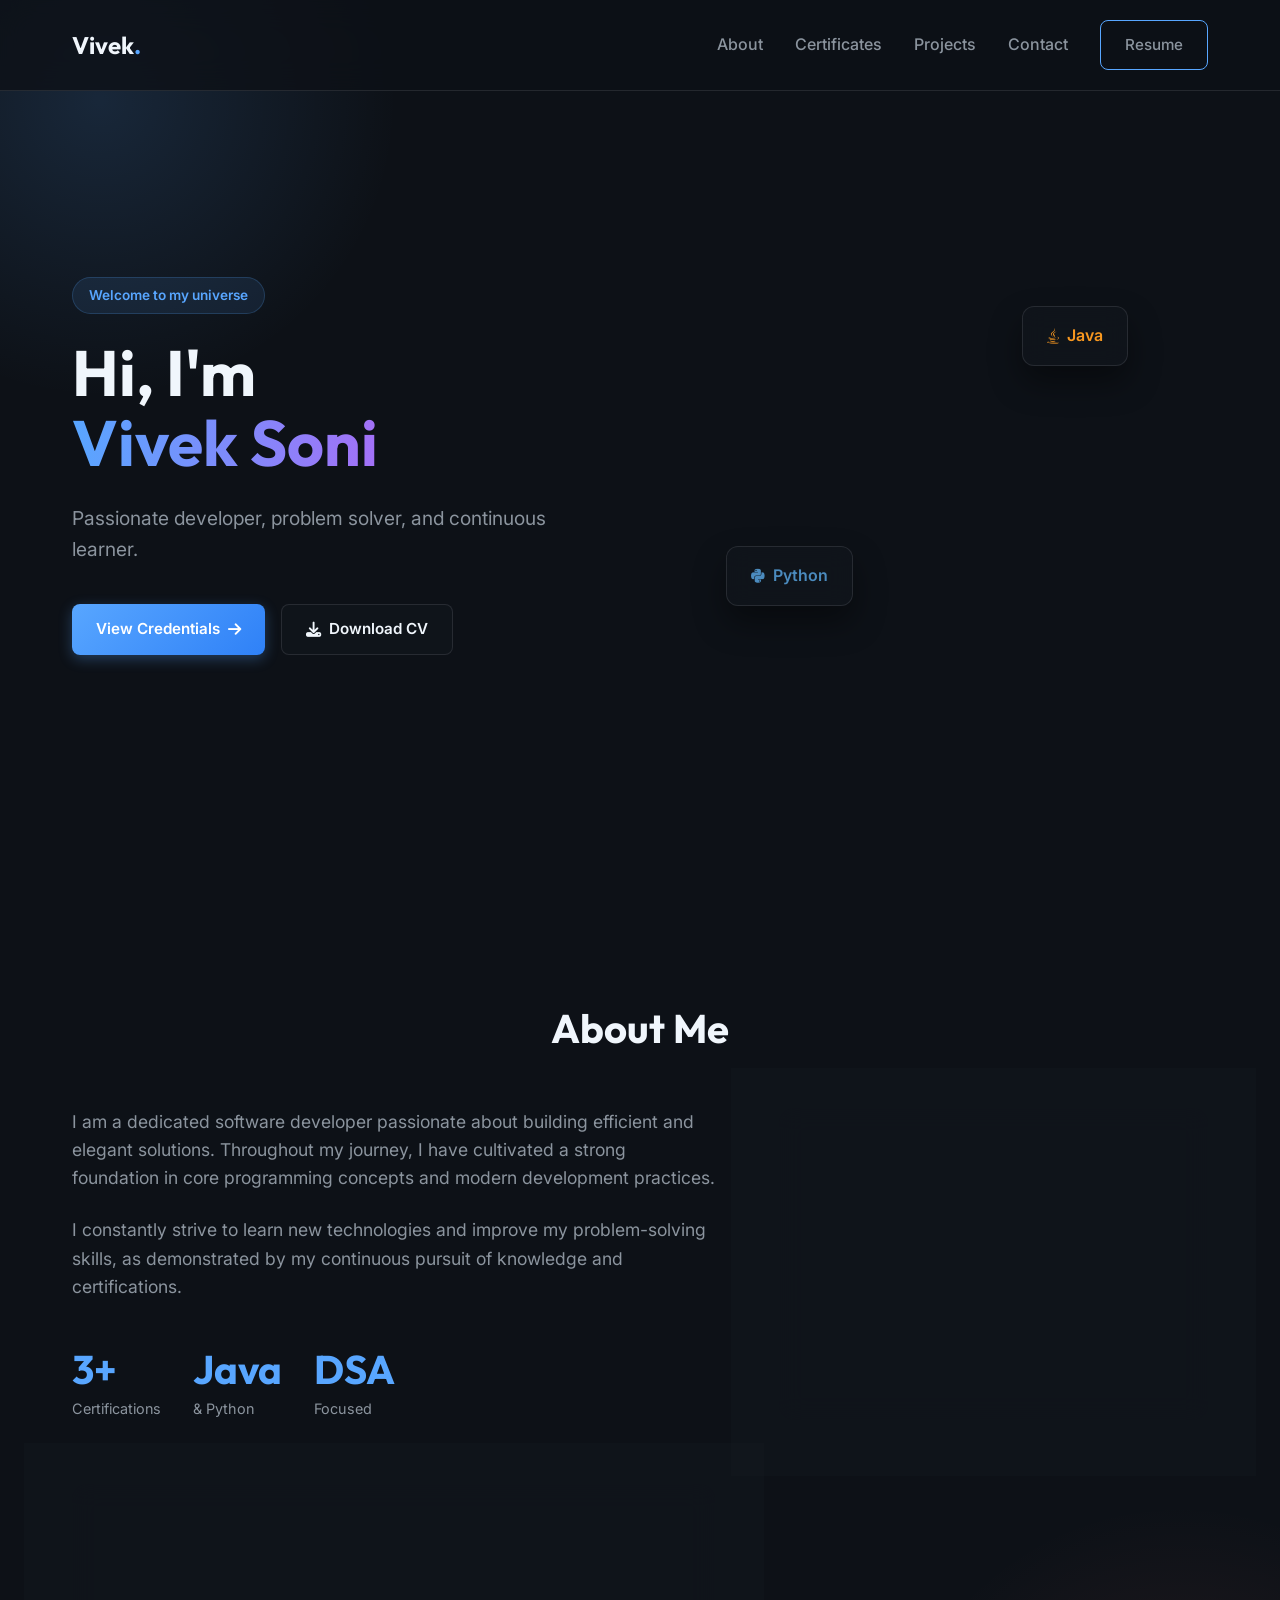
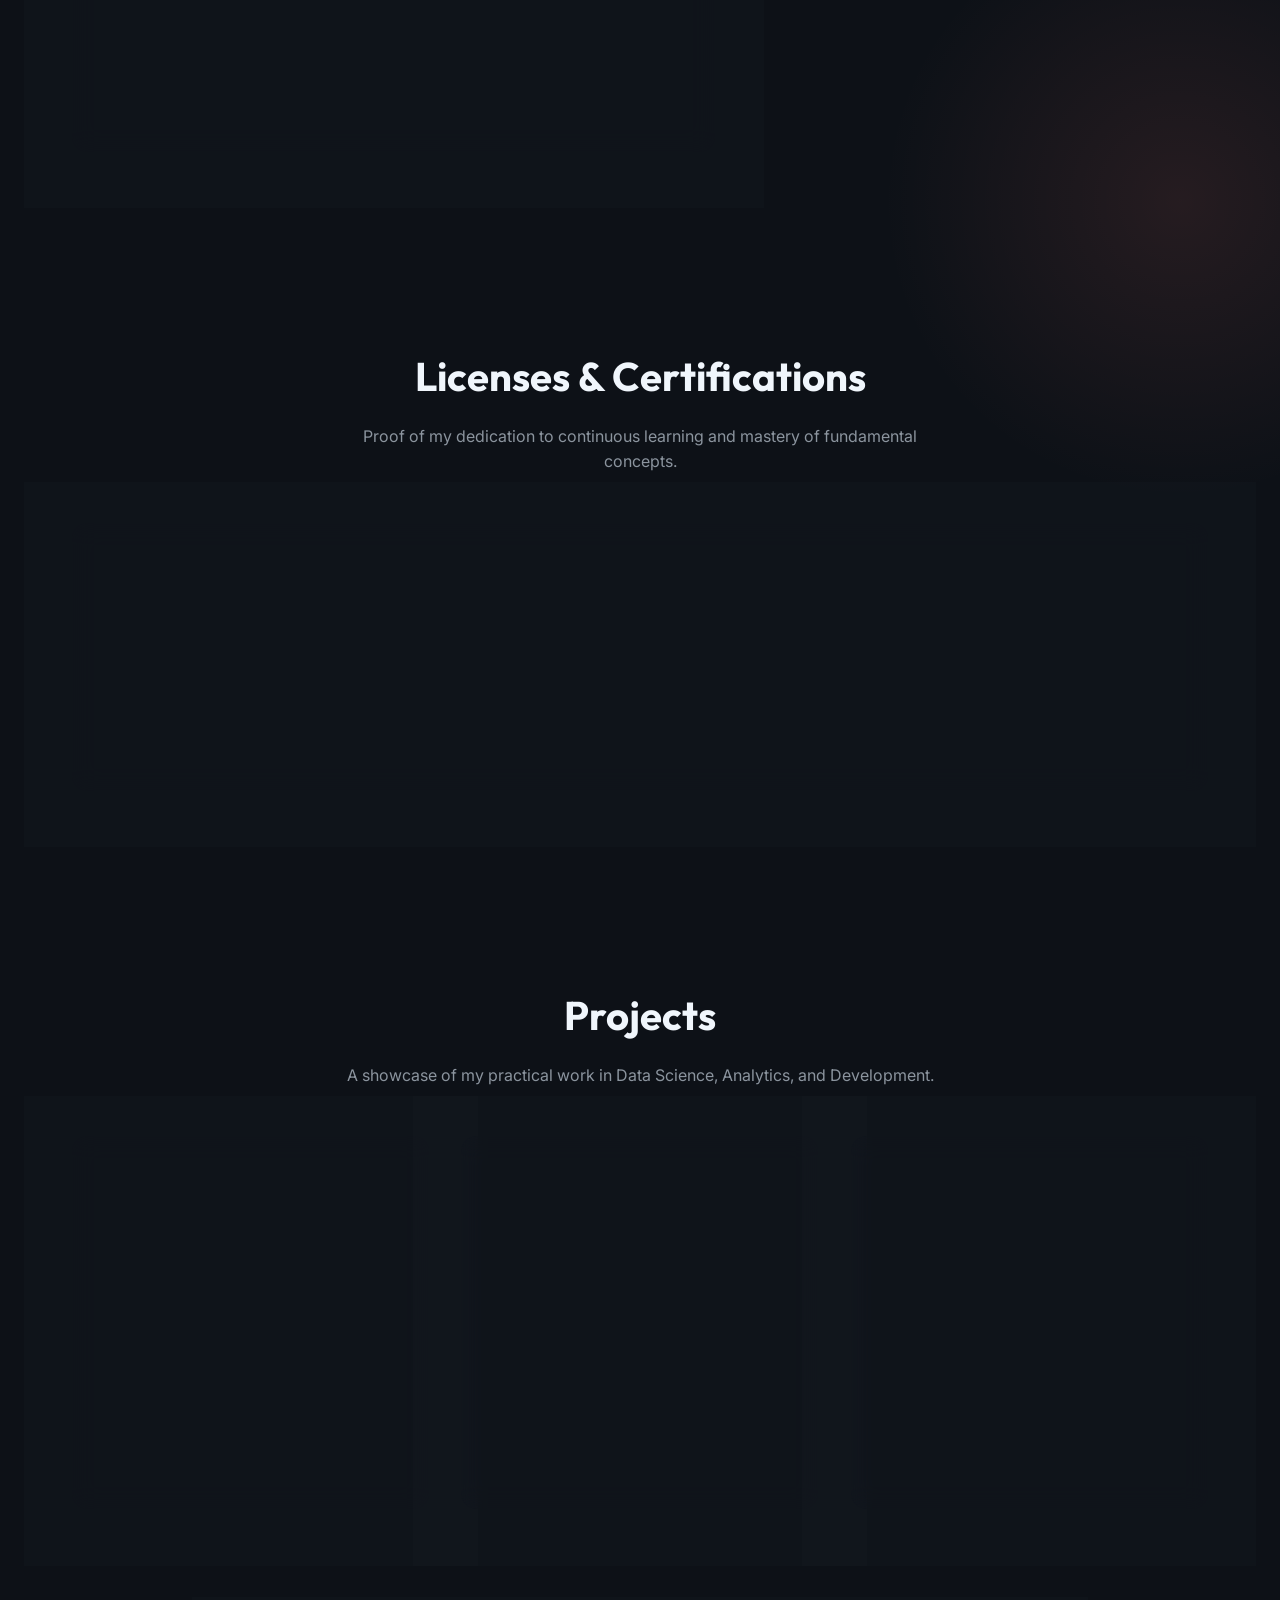
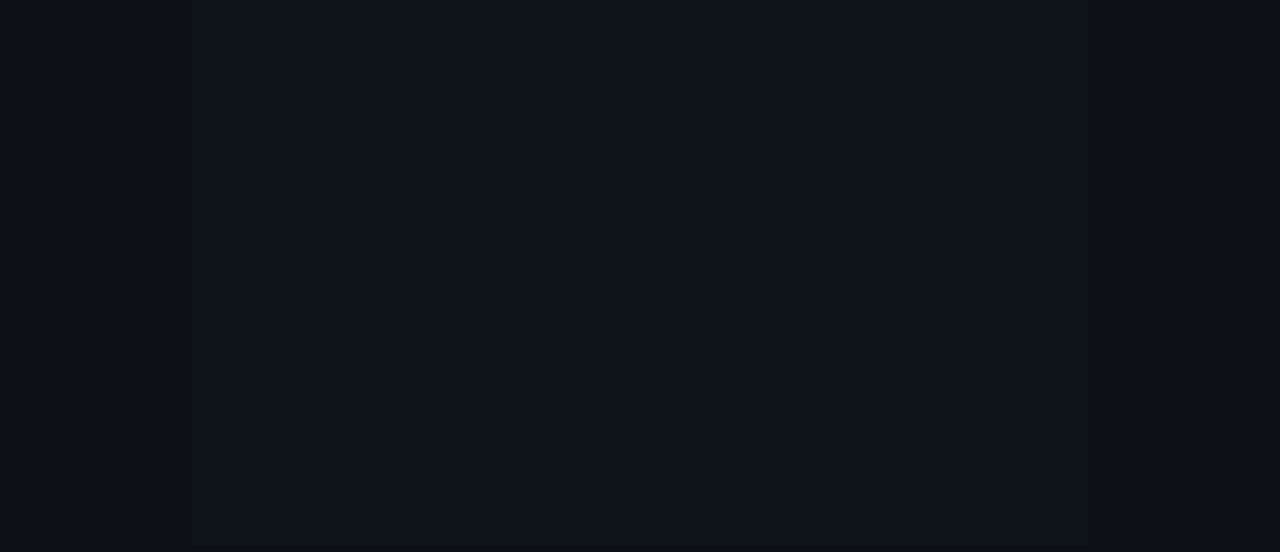
==== index.html @ 754dd3ef "Update index.html" ====
<!DOCTYPE html>
<html lang="en">
<head>
    <meta charset="UTF-8">
    <meta name="viewport" content="width=device-width, initial-scale=1.0">
    <title>Vivek Soni | Portfolio</title>
    <meta name="description" content="Portfolio of Vivek Soni, featuring CV, skills, and certifications in Data Structures, Java, and Python.">

    <link href="https://fonts.googleapis.com/css2?family=Outfit:wght@300;400;600;800&family=Inter:wght@400;500;700&display=swap" rel="stylesheet">
    <link rel="stylesheet" href="styles.css">

    <link rel="stylesheet" href="https://cdnjs.cloudflare.com/ajax/libs/font-awesome/6.4.0/css/all.min.css">
</head>

<body>
    <div class="blob-bg"></div>
    <div class="blob-bg blob-2"></div>

    <!-- Navbar -->
    <nav class="navbar">
        <div class="nav-content">
            <a href="#" class="logo">Vivek<span>.</span></a>
            <ul class="nav-links">
                <li><a href="#about">About</a></li>
                <li><a href="#certificates">Certificates</a></li>
                <li><a href="#projects">Projects</a></li>
                <li><a href="#contact">Contact</a></li>
                <li>
                    <a href="https://drive.google.com/file/d/1c4BUcM_Se4_PhmstJDHEfhWDaWn4vkuh/view?usp=drive_link"
                       class="btn btn-outline" target="_blank">Resume</a>
                </li>
            </ul>
        </div>
    </nav>

    <main>
        <!-- Hero -->
        <section id="hero" class="hero section">
            <div class="hero-content">
                <span class="badge">Welcome to my universe</span>
                <h1 class="hero-title">Hi, I'm <br><span class="gradient-text">Vivek Soni</span></h1>
                <p class="hero-subtitle">Passionate developer, problem solver, and continuous learner.</p>
                <div class="hero-actions">
                    <a href="#certificates" class="btn btn-primary">
                        View Credentials <i class="fa-solid fa-arrow-right"></i>
                    </a>
                    <a href="https://drive.google.com/file/d/1c4BUcM_Se4_PhmstJDHEfhWDaWn4vkuh/view?usp=drive_link"
                       class="btn btn-secondary" target="_blank">
                        <i class="fa-solid fa-download"></i> Download CV
                    </a>
                </div>
            </div>

            <div class="hero-visual">
                <div class="glass-card sub-card sub-card-1">
                    <i class="fa-brands fa-java"></i>
                    <span>Java</span>
                </div>
                <div class="glass-card sub-card sub-card-2">
                    <i class="fa-brands fa-python"></i>
                    <span>Python</span>
                </div>
            </div>
        </section>

        <!-- About -->
        <section id="about" class="about section glass-section">
            <h2 class="section-title">About Me</h2>
            <div class="about-grid">
                <div class="about-text">
                    <p>
                        I am a dedicated software developer passionate about building efficient and elegant
                        solutions. Throughout my journey, I have cultivated a strong foundation in core
                        programming concepts and modern development practices.
                    </p>
                    <p>
                        I constantly strive to learn new technologies and improve my problem-solving skills,
                        as demonstrated by my continuous pursuit of knowledge and certifications.
                    </p>

                    <div class="stats-row">
                        <div class="stat-box">
                            <span class="stat-num">3+</span>
                            <span class="stat-text">Certifications</span>
                        </div>
                        <div class="stat-box">
                            <span class="stat-num">Java</span>
                            <span class="stat-text">& Python</span>
                        </div>
                        <div class="stat-box">
                            <span class="stat-num">DSA</span>
                            <span class="stat-text">Focused</span>
                        </div>
                    </div>
                </div>
                <div class="cert-card glass-panel">
                    <div class="cert-icon java-icon">
                        <i class="fa-brands fa-java"></i>
                    </div>
                    <div class="cert-content">
                        <h3>Java Programming</h3>
                        <p>Proficiency in Object-Oriented Programming and Java ecosystem.</p>
                        <a href="https://drive.google.com/file/d/1MnoPbCipFjSv0okm74OE_BWWVXDzz1WQ/view?usp=drive_link"
                           target="_blank" class="cert-link">
                           View Certificate <i class="fa-solid fa-arrow-up-right-from-square"></i>
                        </a>
                    </div>
                </div>

                <div class="cert-card glass-panel">
                    <div class="cert-icon generic-icon">
                        <i class="fa-solid fa-award"></i>
                    </div>
                    <div class="cert-content">
                        <h3>GEN AI NASSCOM</h3>
                        <p>Additional professional achievement and recognition.</p>
                        <a href="https://drive.google.com/file/d/1pYCbksEHd1kxPZ4gXcu5WJe_KGpu_blG/view?usp=drive_link"
                           target="_blank" class="cert-link">
                           View Certificate <i class="fa-solid fa-arrow-up-right-from-square"></i>
                        </a>
                    </div>
                </div>
            </div>
                
            </div>
        </section>

        <!-- Certificates -->
        <section id="certificates" class="certificates section">
            <h2 class="section-title">Licenses & Certifications</h2>
            <p class="section-desc">
                Proof of my dedication to continuous learning and mastery of fundamental concepts.
            </p>

            <div class="cert-grid">
                <div class="cert-card glass-panel">
                    <div class="cert-icon">
                        <i class="fa-solid fa-diagram-project"></i>
                    </div>
                    <div class="cert-content">
                        <h3>Data Structures & Algorithms</h3>
                        <p>Comprehensive understanding of core computing concepts.</p>
                        <a href="https://drive.google.com/file/d/1p-OoB-Yyrc7TNc2hFLHuTJRO7Z-vUJj6/view?usp=drive_link"
                           target="_blank" class="cert-link">
                           View Certificate
                        </a>
                    </div>
                </div>
            </div>
        </section>

        <!-- Projects -->
        <section id="projects" class="certificates section">
            <h2 class="section-title">Projects</h2>
            <p class="section-desc">
                A showcase of my practical work in Data Science, Analytics, and Development.
            </p>

            <div class="cert-grid">

                <div class="cert-card glass-panel">
                    <div class="cert-icon">
                        <i class="fa-solid fa-user-graduate"></i>
                    </div>
                    <div class="cert-content">
                        <h3>Student Performance Predictor</h3>
                        <p>
                            A predictive system that analyzes student data like grades, attendance,
                            and study hours to forecast performance.
                        </p>
                        <a href="YOUR_LINK_HERE" target="_blank" class="cert-link">
                            View Project
                        </a>
                    </div>
                </div>

                <div class="cert-card glass-panel">
                    <div class="cert-icon">
                        <i class="fa-solid fa-plane"></i>
                    </div>
                    <div class="cert-content">
                        <h3>Airline Satisfaction Dashboard</h3>
                        <p>
                            An interactive dashboard analyzing passenger satisfaction based on
                            various factors like service quality and delays.
                        </p>
                        <a href="YOUR_LINK_HERE" target="_blank" class="cert-link">
                            View Project
                        </a>
                    </div>
                </div>

                <div class="cert-card glass-panel">
                    <div class="cert-icon">
                        <i class="fa-solid fa-car-battery"></i>
                    </div>
                    <div class="cert-content">
                        <h3>Electric Vehicle Population</h3>
                        <p>
                            Data analysis project exploring EV adoption trends and growth patterns.
                        </p>
                        <a href="YOUR_LINK_HERE" target="_blank" class="cert-link">
                            View Project
                        </a>
                    </div>
                </div>

            </div>
        </section>

    </main>

    <footer id="contact">
        <div class="footer-content glass-panel">
            <h2>Let's connect</h2>
            <p>
                I'm always open to discussing new projects or opportunities.
            </p>

            <div class="contact-info">
                <p><i class="fa-solid fa-phone"></i> +91 6376731448</p>
                <p><i class="fa-solid fa-envelope"></i> viveksoni8663@gmail.com</p>
            </div>

            <div class="social-links">
                <a href="https://github.com/Viveksoni86" target="_blank">
                    <i class="fa-brands fa-github"></i>
                </a>
                <a href="https://www.linkedin.com/in/VivekSoni17" target="_blank">
                    <i class="fa-brands fa-linkedin"></i>
                </a>
            </div>

            <p class="copyright">
                &copy; <span id="year"></span> Vivek Soni
            </p>
        </div>
    </footer>

    <script>
        document.getElementById('year').textContent = new Date().getFullYear();
    </script>
</body>
</html>
---- styles.css ----
:root {
    --bg-color: #0d1117;
    --text-main: #f0f6fc;
    --text-muted: #8b949e;
    --accent-primary: #58a6ff;
    --accent-secondary: #ff7b72;
    --glass-bg: rgba(22, 27, 34, 0.4);
    --glass-border: rgba(240, 246, 252, 0.1);
    --glass-shadow: 0 8px 32px 0 rgba(0, 0, 0, 0.3);
    
    --font-heading: 'Outfit', sans-serif;
    --font-body: 'Inter', sans-serif;
}

* {
    margin: 0;
    padding: 0;
    box-sizing: border-box;
}

html {
    scroll-behavior: smooth;
}

body {
    background-color: var(--bg-color);
    color: var(--text-main);
    font-family: var(--font-body);
    line-height: 1.6;
    overflow-x: hidden;
    position: relative;
}

/* Background Blobs */
.blob-bg {
    position: absolute;
    width: 600px;
    height: 600px;
    background: radial-gradient(circle, rgba(88,166,255,0.15) 0%, rgba(13,17,23,0) 70%);
    top: -200px;
    left: -200px;
    border-radius: 50%;
    z-index: -1;
    animation: float 10s ease-in-out infinite;
}

.blob-2 {
    background: radial-gradient(circle, rgba(255,123,114,0.1) 0%, rgba(13,17,23,0) 70%);
    top: 40%;
    right: -200px;
    left: auto;
    animation: float 12s ease-in-out infinite reverse;
}

@keyframes float {
    0% { transform: translate(0, 0); }
    50% { transform: translate(30px, 30px); }
    100% { transform: translate(0, 0); }
}

/* Typography */
h1, h2, h3, .logo {
    font-family: var(--font-heading);
    font-weight: 700;
}

.gradient-text {
    background: linear-gradient(90deg, var(--accent-primary), #a371f7);
    -webkit-background-clip: text;
    -webkit-text-fill-color: transparent;
    background-clip: text;
}

/* Base Components */
.btn {
    display: inline-flex;
    align-items: center;
    gap: 0.5rem;
    padding: 0.75rem 1.5rem;
    border-radius: 8px;
    font-weight: 600;
    text-decoration: none;
    transition: all 0.3s cubic-bezier(0.25, 0.8, 0.25, 1);
    font-family: var(--font-body);
    font-size: 0.95rem;
    cursor: pointer;
    border: none;
}

.btn-primary {
    background: linear-gradient(135deg, var(--accent-primary), #2f81f7);
    color: #fff;
    box-shadow: 0 4px 14px rgba(88, 166, 255, 0.3);
}

.btn-primary:hover {
    transform: translateY(-2px);
    box-shadow: 0 6px 20px rgba(88, 166, 255, 0.4);
}

.btn-secondary {
    background: var(--glass-bg);
    color: var(--text-main);
    border: 1px solid var(--glass-border);
}

.btn-secondary:hover {
    background: rgba(22, 27, 34, 0.8);
    transform: translateY(-2px);
}

.btn-outline {
    border: 1px solid var(--accent-primary);
    color: var(--accent-primary);
    background: transparent;
}

.btn-outline:hover {
    background: var(--accent-primary);
    color: #0d1117;
}

.full-width {
    width: 100%;
    justify-content: center;
}

.glass-panel {
    background: var(--glass-bg);
    backdrop-filter: blur(12px);
    -webkit-backdrop-filter: blur(12px);
    border: 1px solid var(--glass-border);
    border-radius: 16px;
    box-shadow: var(--glass-shadow);
}

.section {
    padding: 6rem 2rem;
    max-width: 1200px;
    margin: 0 auto;
}

.section-title {
    font-size: 2.5rem;
    margin-bottom: 1rem;
    text-align: center;
}

.section-desc {
    text-align: center;
    color: var(--text-muted);
    max-width: 600px;
    margin: 0 auto 3rem auto;
}

/* Navbar */
.navbar {
    position: fixed;
    top: 0;
    width: 100%;
    background: rgba(13, 17, 23, 0.8);
    backdrop-filter: blur(16px);
    z-index: 1000;
    border-bottom: 1px solid var(--glass-border);
}

.nav-content {
    max-width: 1200px;
    margin: 0 auto;
    padding: 1.25rem 2rem;
    display: flex;
    justify-content: space-between;
    align-items: center;
}

.logo {
    font-size: 1.5rem;
    color: var(--text-main);
    text-decoration: none;
}

.logo span {
    color: var(--accent-primary);
}

.nav-links {
    display: flex;
    gap: 2rem;
    list-style: none;
    align-items: center;
}

.nav-links a {
    color: var(--text-muted);
    text-decoration: none;
    font-weight: 500;
    transition: color 0.3s;
}

.nav-links a:hover {
    color: var(--text-main);
}

/* Hero Section */
.hero {
    min-height: 100vh;
    display: flex;
    align-items: center;
    gap: 4rem;
    padding-top: 8rem;
}

.hero-content {
    flex: 1;
}

.badge {
    display: inline-block;
    padding: 0.4rem 1rem;
    background: rgba(88, 166, 255, 0.1);
    color: var(--accent-primary);
    border-radius: 20px;
    font-size: 0.85rem;
    font-weight: 600;
    margin-bottom: 1.5rem;
    border: 1px solid rgba(88, 166, 255, 0.2);
}

.hero-title {
    font-size: clamp(3rem, 5vw, 4.5rem);
    line-height: 1.1;
    margin-bottom: 1.5rem;
}

.hero-subtitle {
    font-size: 1.2rem;
    color: var(--text-muted);
    margin-bottom: 2.5rem;
    max-width: 500px;
}

.hero-actions {
    display: flex;
    gap: 1rem;
}

.hero-visual {
    flex: 1;
    position: relative;
    height: 400px;
    display: flex;
    justify-content: center;
    align-items: center;
}

.glass-card {
    background: var(--glass-bg);
    backdrop-filter: blur(12px);
    border: 1px solid var(--glass-border);
    border-radius: 24px;
    box-shadow: 0 16px 32px rgba(0,0,0,0.4);
    display: flex;
    align-items: center;
    justify-content: center;
    transition: transform 0.5s cubic-bezier(0.175, 0.885, 0.32, 1.275);
}

.main-card {
    width: 280px;
    height: 320px;
    z-index: 2;
    background: linear-gradient(135deg, rgba(30, 35, 45, 0.6) 0%, rgba(20, 25, 30, 0.8) 100%);
    border: 1px solid rgba(255, 255, 255, 0.05);
}

.main-card:hover {
    transform: translateY(-10px) scale(1.02);
}

.card-inner {
    text-align: center;
}

.icon-large {
    font-size: 4rem;
    color: var(--accent-primary);
    margin-bottom: 1rem;
    filter: drop-shadow(0 0 10px rgba(88,166,255,0.4));
}

.sub-card {
    position: absolute;
    padding: 1rem 1.5rem;
    border-radius: 12px;
    z-index: 1;
    gap: 0.5rem;
    font-weight: 600;
}

.sub-card-1 {
    top: 10%;
    right: 15%;
    color: #f89820; /* Java Color */
    animation: float 8s ease-in-out infinite 1s;
}

.sub-card-2 {
    bottom: 15%;
    left: 10%;
    color: #4B8BBE; /* Python Color */
    animation: float 9s ease-in-out infinite 0.5s;
}

/* About Section */
.about-grid {
    display: grid;
    grid-template-columns: 1fr;
    gap: 4rem;
    margin-top: 3rem;
}

@media(min-width: 900px) {
    .about-grid {
        grid-template-columns: 3fr 2fr;
    }
}

.about-text p {
    margin-bottom: 1.5rem;
    font-size: 1.1rem;
    color: var(--text-muted);
}

.stats-row {
    display: flex;
    gap: 2rem;
    margin-top: 3rem;
}

.stat-box {
    display: flex;
    flex-direction: column;
}

.stat-num {
    font-size: 2.5rem;
    font-weight: 700;
    font-family: var(--font-heading);
    color: var(--accent-primary);
    line-height: 1;
}

.stat-text {
    color: var(--text-muted);
    font-size: 0.9rem;
    margin-top: 0.5rem;
}

.cv-card {
    padding: 2rem;
    display: flex;
    flex-direction: column;
    gap: 1.5rem;
    transition: transform 0.3s ease;
}

.cv-card:hover {
    transform: translateY(-5px);
}

.cv-header {
    display: flex;
    align-items: center;
    gap: 1.5rem;
}

.cv-header i {
    font-size: 3rem;
    color: var(--accent-secondary);
}

.cv-header h3 {
    margin-bottom: 0.25rem;
}

.cv-header span {
    font-size: 0.85rem;
    color: var(--text-muted);
}

/* Certificates Grid */
.cert-grid {
    display: grid;
    grid-template-columns: repeat(auto-fit, minmax(280px, 1fr));
    gap: 2rem;
    margin-top: 3rem;
}

.cert-card {
    padding: 2rem;
    display: flex;
    flex-direction: column;
    transition: all 0.4s cubic-bezier(0.175, 0.885, 0.32, 1.275);
    position: relative;
    overflow: hidden;
}

.cert-card::before {
    content: '';
    position: absolute;
    top: 0;
    left: 0;
    width: 100%;
    height: 4px;
    background: linear-gradient(90deg, var(--accent-primary), transparent);
    transform: scaleX(0);
    transform-origin: left;
    transition: transform 0.4s ease;
}

.cert-card:hover {
    transform: translateY(-10px);
    box-shadow: 0 15px 30px rgba(0,0,0,0.5);
    background: rgba(30, 35, 45, 0.7);
}

.cert-card:hover::before {
    transform: scaleX(1);
}

.cert-icon {
    width: 60px;
    height: 60px;
    border-radius: 12px;
    background: rgba(88, 166, 255, 0.1);
    display: flex;
    align-items: center;
    justify-content: center;
    font-size: 1.8rem;
    color: var(--accent-primary);
    margin-bottom: 1.5rem;
}

.java-icon { color: #f89820; background: rgba(248, 152, 32, 0.1); }
.python-icon { color: #4B8BBE; background: rgba(75, 139, 190, 0.1); }
.generic-icon { color: #a371f7; background: rgba(163, 113, 247, 0.1); }

.cert-content h3 {
    font-size: 1.25rem;
    margin-bottom: 0.75rem;
}

.cert-content p {
    color: var(--text-muted);
    font-size: 0.95rem;
    margin-bottom: 1.5rem;
    flex-grow: 1;
}

.cert-link {
    color: var(--accent-primary);
    text-decoration: none;
    font-size: 0.9rem;
    font-weight: 600;
    display: inline-flex;
    align-items: center;
    gap: 0.5rem;
    transition: color 0.3s;
    margin-top: auto;
}

.cert-link:hover {
    color: #fff;
}

/* Footer */
footer {
    padding: 2rem;
    padding-bottom: 4rem;
}

.footer-content {
    max-width: 800px;
    margin: 0 auto;
    padding: 3rem;
    text-align: center;
    display: flex;
    flex-direction: column;
    align-items: center;
    gap: 1.5rem;
}

.footer-content h2 {
    font-size: 2rem;
}

.footer-content p {
    color: var(--text-muted);
}

.social-links {
    display: flex;
    gap: 1rem;
}

.social-icon {
    width: 45px;
    height: 45px;
    border-radius: 50%;
    background: rgba(255, 255, 255, 0.05);
    display: flex;
    align-items: center;
    justify-content: center;
    color: var(--text-main);
    text-decoration: none;
    font-size: 1.2rem;
    transition: all 0.3s ease;
}

.social-icon:hover {
    background: var(--accent-primary);
    color: #fff;
    transform: translateY(-3px);
}

.copyright {
    margin-top: 1rem;
    font-size: 0.85rem;
    opacity: 0.7;
}

/* Responsive */
@media(max-width: 768px) {
    .hero {
        flex-direction: column-reverse;
        padding-top: 6rem;
        text-align: center;
        gap: 2rem;
    }
    
    .hero-actions {
        justify-content: center;
    }
    
    .nav-links {
        display: none; /* In a real app, add a hamburger menu */
    }
    
    .section {
        padding: 4rem 1.5rem;
    }
    
    .hero-title {
        font-size: 2.8rem;
    }
}
.contact-info {
    margin: 1.2rem 0;
    line-height: 2;
    font-size: 1rem;
}

.contact-info p {
    margin: 0.3rem 0;
}

.contact-info a {
    color: var(--text-main);
    text-decoration: none;
}

.contact-info a:hover {
    color: var(--accent-primary);
}

.contact-info i {
    color: var(--accent-primary);
    margin-right: 0.6rem;
    width: 20px;
}
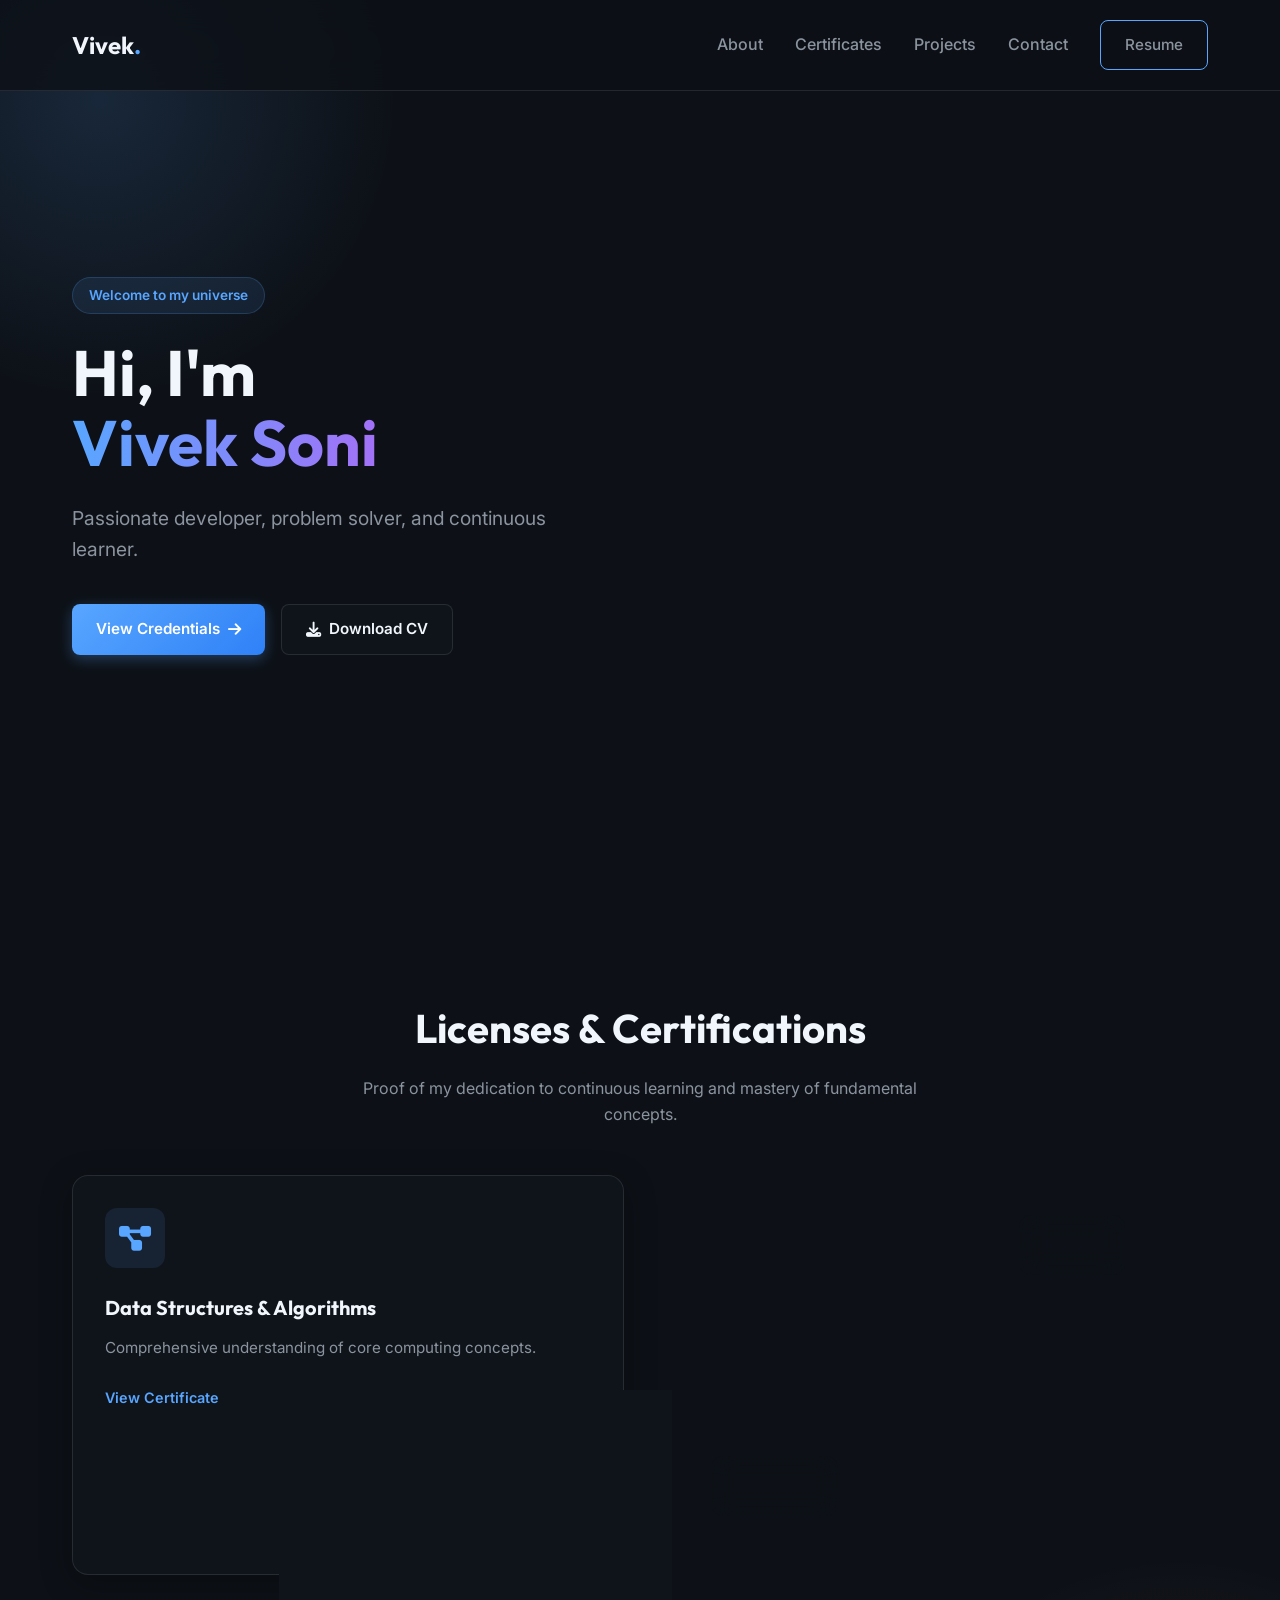
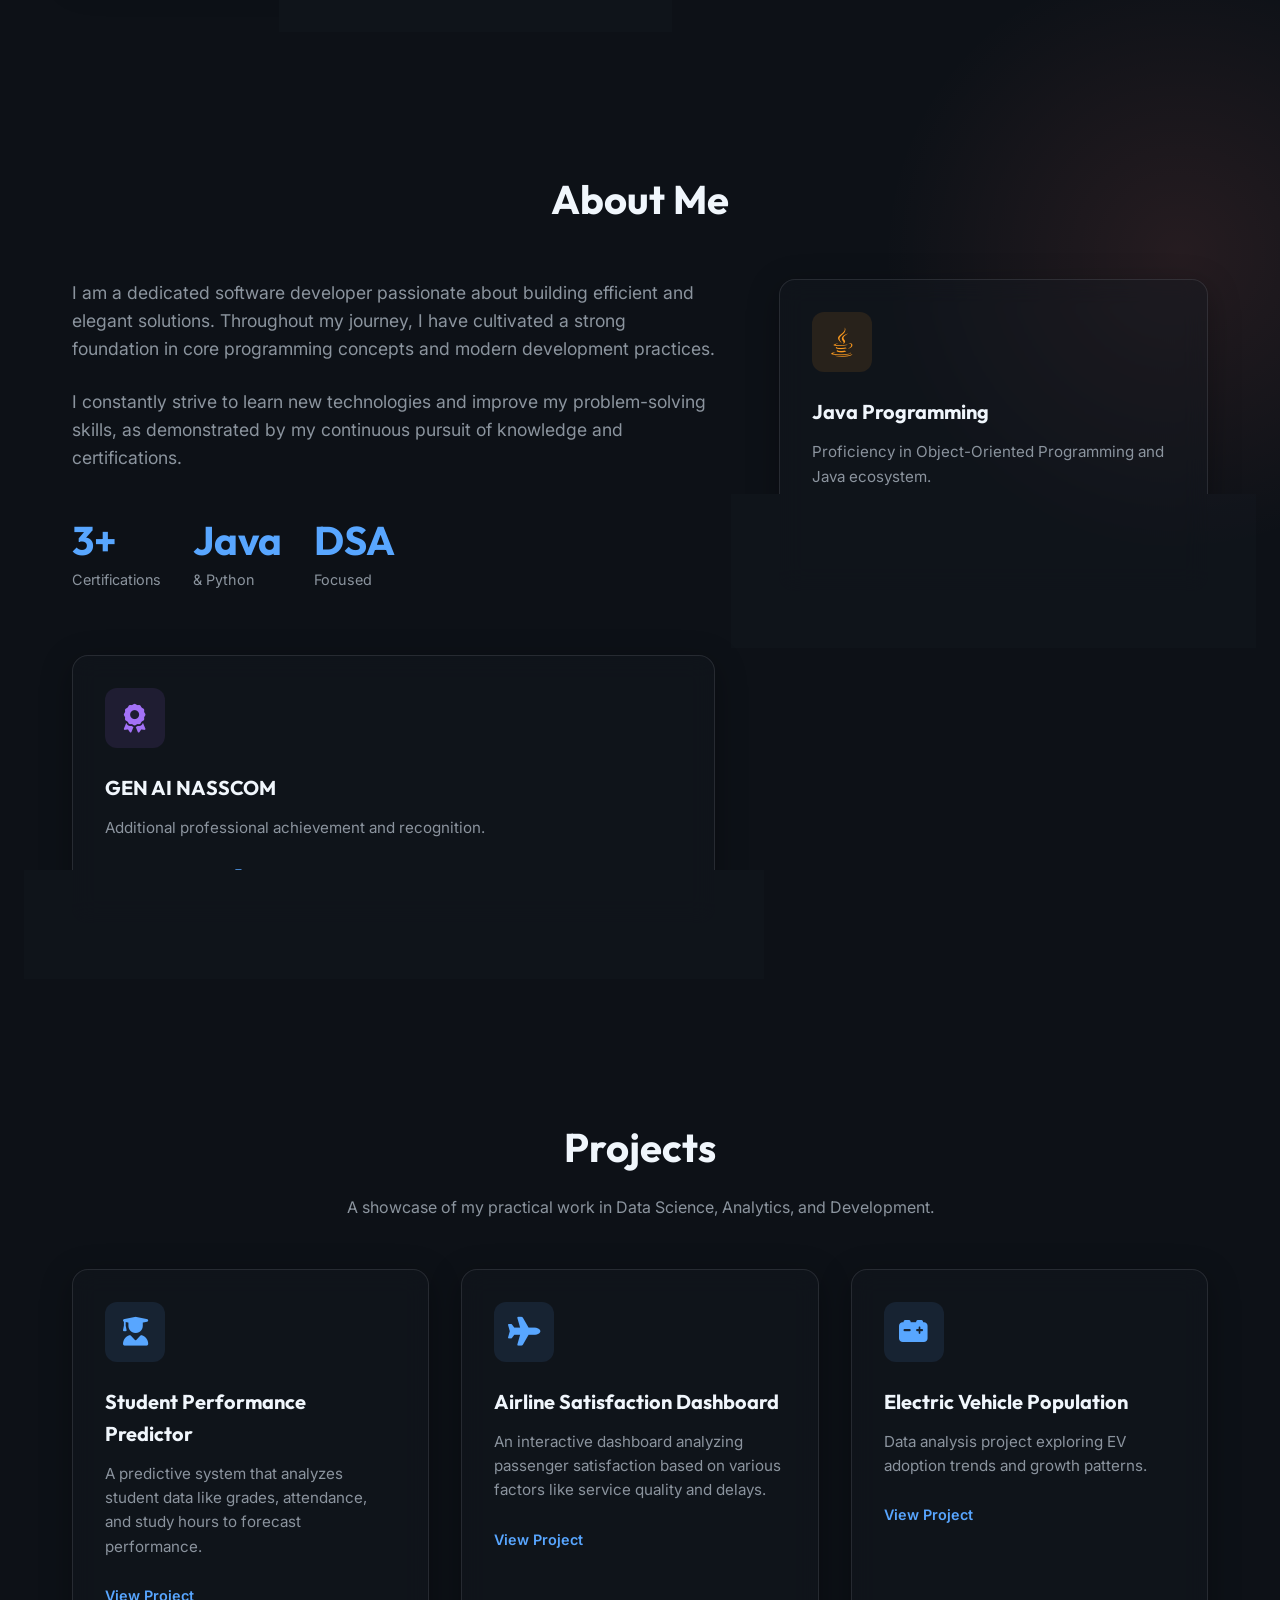
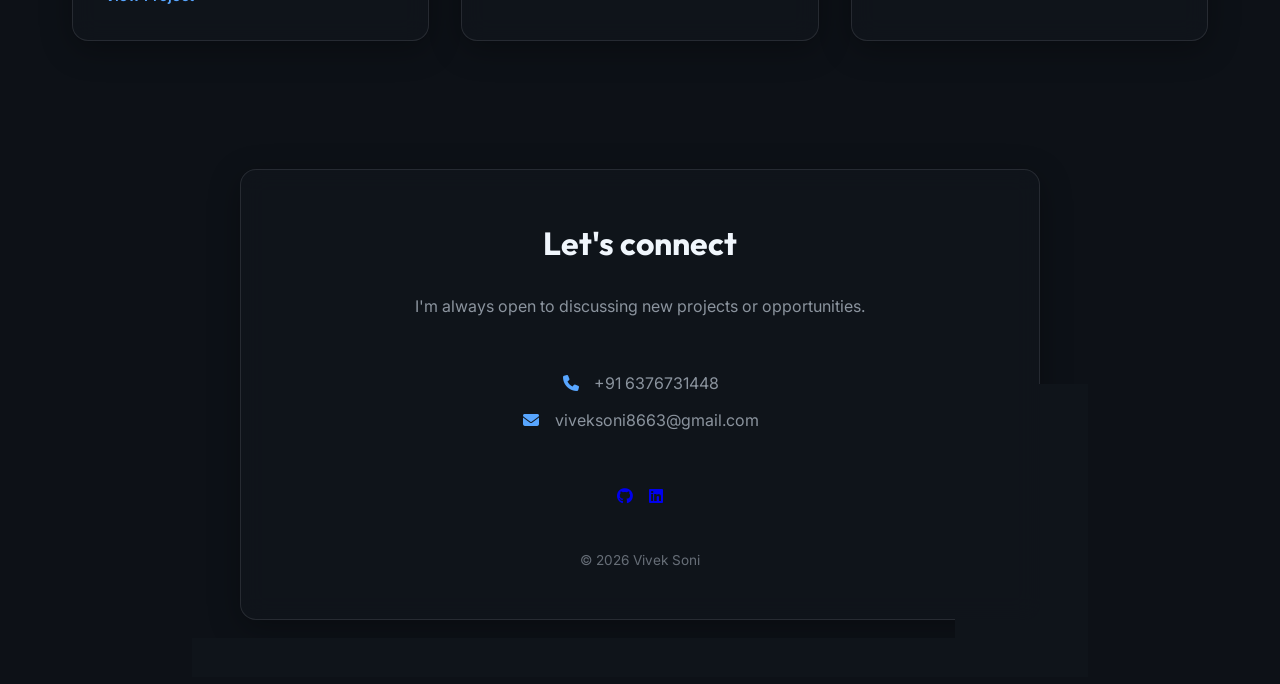
==== commit 73bd1cf4: "Update index.html" ====
--- a/index.html
+++ b/index.html
@@ -51,7 +51,33 @@
                 </div>
             </div>
 
-            <div class="hero-visual">
+           
+                
+            </div>
+        </section>
+
+        <!-- Certificates -->
+        <section id="certificates" class="certificates section">
+            <h2 class="section-title">Licenses & Certifications</h2>
+            <p class="section-desc">
+                Proof of my dedication to continuous learning and mastery of fundamental concepts.
+            </p>
+
+            <div class="cert-grid">
+                <div class="cert-card glass-panel">
+                    <div class="cert-icon">
+                        <i class="fa-solid fa-diagram-project"></i>
+                    </div>
+                    <div class="cert-content">
+                        <h3>Data Structures & Algorithms</h3>
+                        <p>Comprehensive understanding of core computing concepts.</p>
+                        <a href="https://drive.google.com/file/d/1p-OoB-Yyrc7TNc2hFLHuTJRO7Z-vUJj6/view?usp=drive_link"
+                           target="_blank" class="cert-link">
+                           View Certificate
+                        </a>
+                    </div>
+                </div>
+                 <div class="hero-visual">
                 <div class="glass-card sub-card sub-card-1">
                     <i class="fa-brands fa-java"></i>
                     <span>Java</span>
@@ -121,31 +147,6 @@
                     </div>
                 </div>
             </div>
-                
-            </div>
-        </section>
-
-        <!-- Certificates -->
-        <section id="certificates" class="certificates section">
-            <h2 class="section-title">Licenses & Certifications</h2>
-            <p class="section-desc">
-                Proof of my dedication to continuous learning and mastery of fundamental concepts.
-            </p>
-
-            <div class="cert-grid">
-                <div class="cert-card glass-panel">
-                    <div class="cert-icon">
-                        <i class="fa-solid fa-diagram-project"></i>
-                    </div>
-                    <div class="cert-content">
-                        <h3>Data Structures & Algorithms</h3>
-                        <p>Comprehensive understanding of core computing concepts.</p>
-                        <a href="https://drive.google.com/file/d/1p-OoB-Yyrc7TNc2hFLHuTJRO7Z-vUJj6/view?usp=drive_link"
-                           target="_blank" class="cert-link">
-                           View Certificate
-                        </a>
-                    </div>
-                </div>
             </div>
         </section>
 
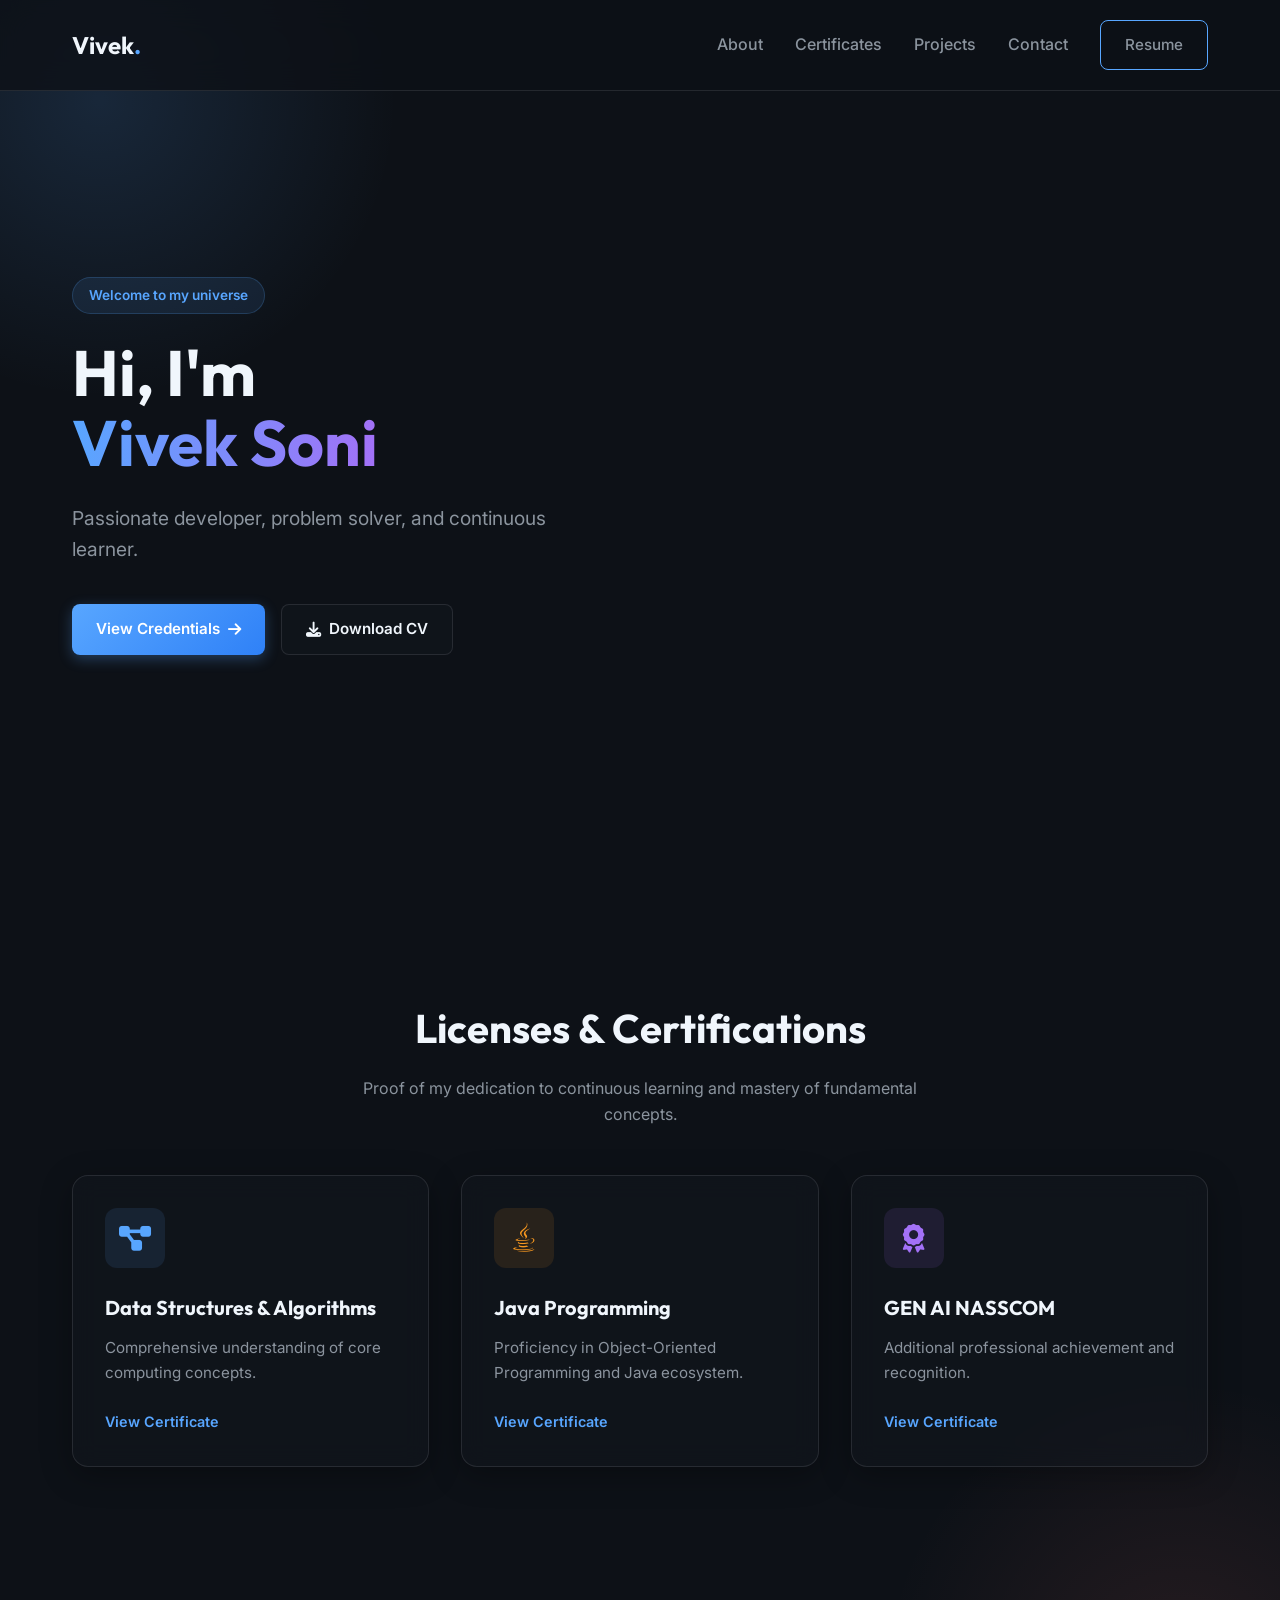
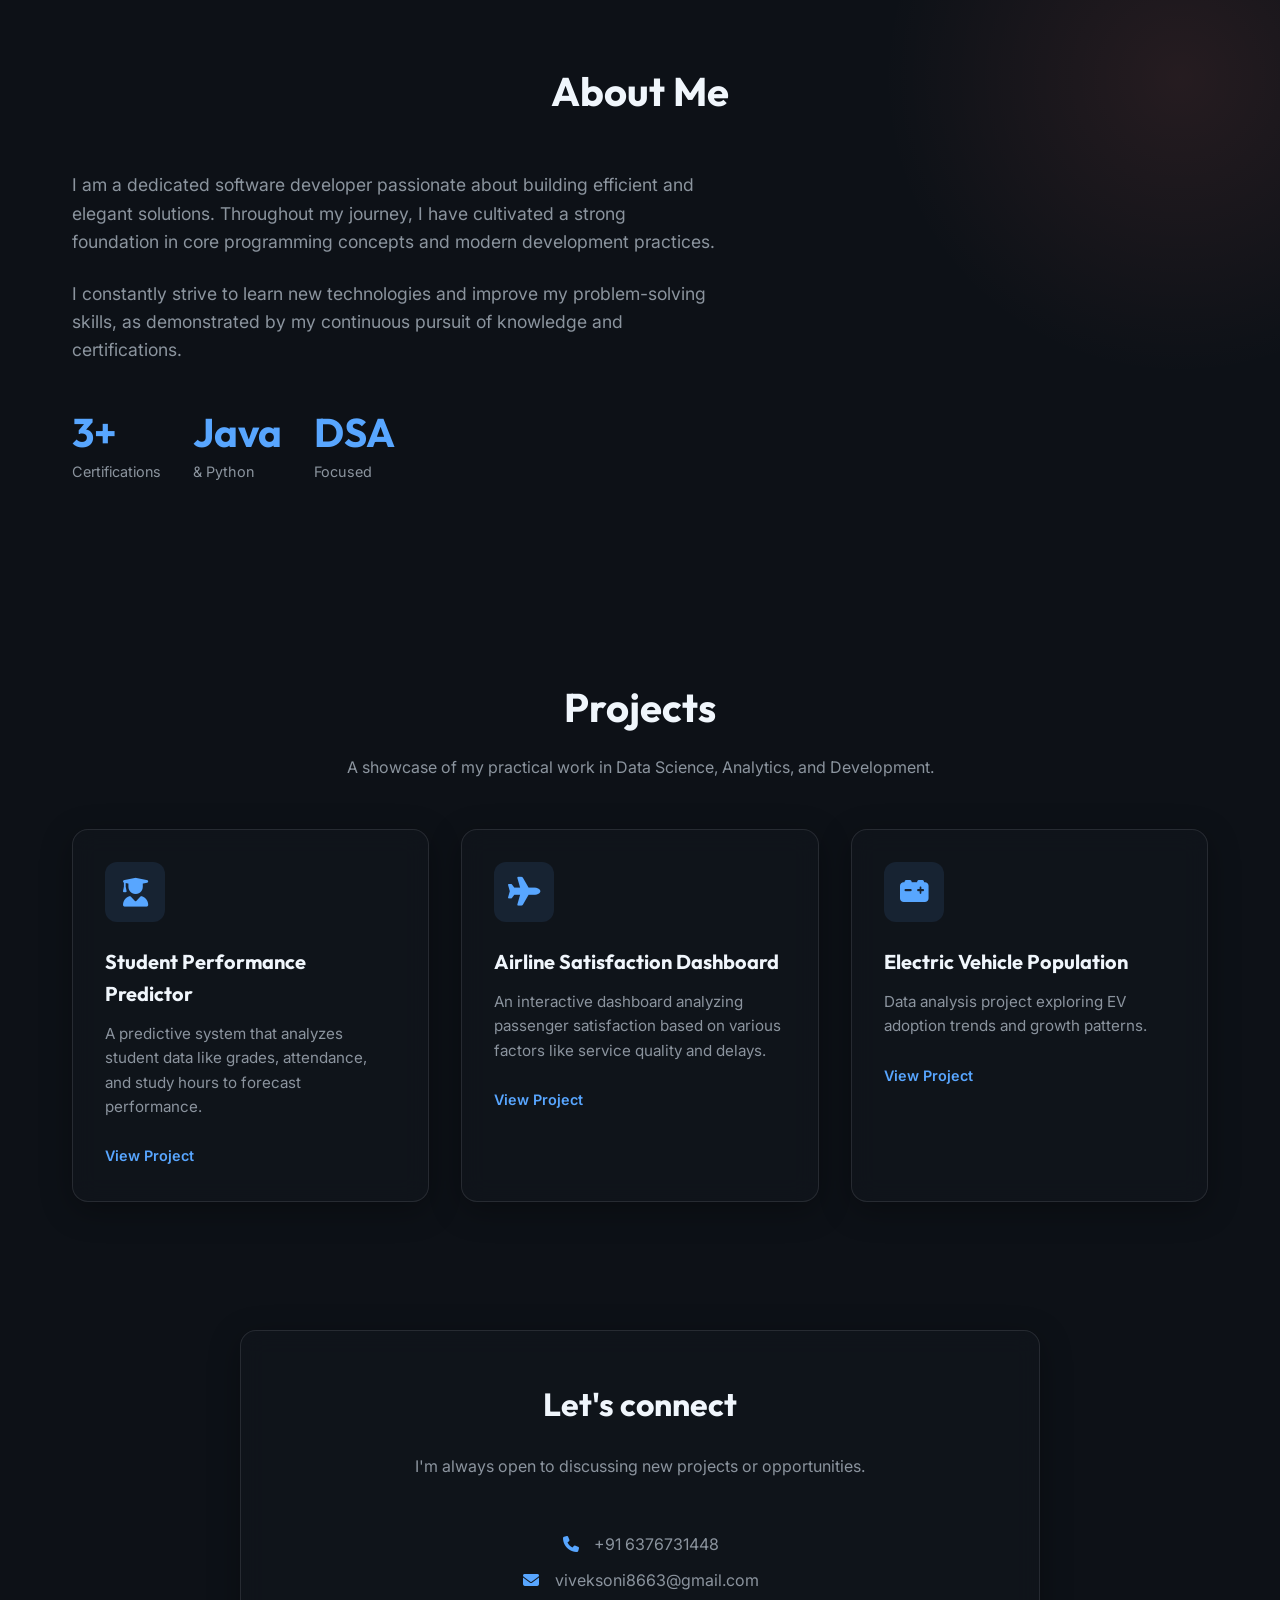
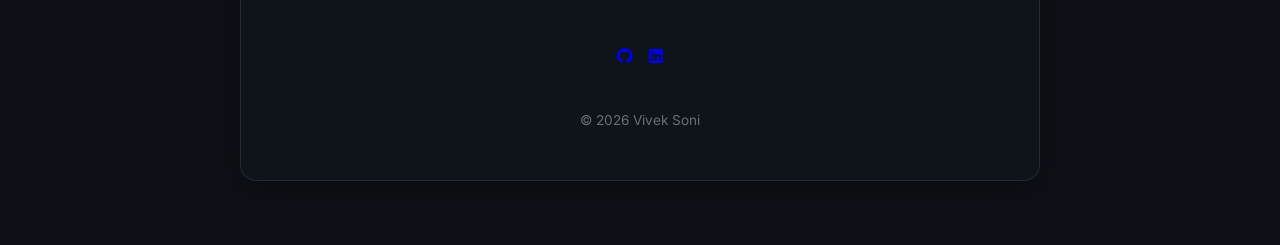
==== commit 93f97a4d: "Update index.html" ====
--- a/index.html
+++ b/index.html
@@ -57,38 +57,62 @@
         </section>
 
         <!-- Certificates -->
-        <section id="certificates" class="certificates section">
-            <h2 class="section-title">Licenses & Certifications</h2>
-            <p class="section-desc">
-                Proof of my dedication to continuous learning and mastery of fundamental concepts.
-            </p>
-
-            <div class="cert-grid">
-                <div class="cert-card glass-panel">
-                    <div class="cert-icon">
-                        <i class="fa-solid fa-diagram-project"></i>
-                    </div>
-                    <div class="cert-content">
-                        <h3>Data Structures & Algorithms</h3>
-                        <p>Comprehensive understanding of core computing concepts.</p>
-                        <a href="https://drive.google.com/file/d/1p-OoB-Yyrc7TNc2hFLHuTJRO7Z-vUJj6/view?usp=drive_link"
-                           target="_blank" class="cert-link">
-                           View Certificate
-                        </a>
-                    </div>
-                </div>
-                 <div class="hero-visual">
-                <div class="glass-card sub-card sub-card-1">
-                    <i class="fa-brands fa-java"></i>
-                    <span>Java</span>
-                </div>
-                <div class="glass-card sub-card sub-card-2">
-                    <i class="fa-brands fa-python"></i>
-                    <span>Python</span>
-                </div>
-            </div>
-        </section>
-
+       <!-- Certificates -->
+<section id="certificates" class="certificates section">
+    <h2 class="section-title">Licenses & Certifications</h2>
+    <p class="section-desc">
+        Proof of my dedication to continuous learning and mastery of fundamental concepts.
+    </p>
+
+    <div class="cert-grid">
+
+        <!-- DSA -->
+        <div class="cert-card glass-panel">
+            <div class="cert-icon">
+                <i class="fa-solid fa-diagram-project"></i>
+            </div>
+            <div class="cert-content">
+                <h3>Data Structures & Algorithms</h3>
+                <p>Comprehensive understanding of core computing concepts.</p>
+                <a href="https://drive.google.com/file/d/1p-OoB-Yyrc7TNc2hFLHuTJRO7Z-vUJj6/view?usp=drive_link"
+                   target="_blank" class="cert-link">
+                   View Certificate
+                </a>
+            </div>
+        </div>
+
+        <!-- Java -->
+        <div class="cert-card glass-panel">
+            <div class="cert-icon java-icon">
+                <i class="fa-brands fa-java"></i>
+            </div>
+            <div class="cert-content">
+                <h3>Java Programming</h3>
+                <p>Proficiency in Object-Oriented Programming and Java ecosystem.</p>
+                <a href="https://drive.google.com/file/d/1MnoPbCipFjSv0okm74OE_BWWVXDzz1WQ/view?usp=drive_link"
+                   target="_blank" class="cert-link">
+                   View Certificate
+                </a>
+            </div>
+        </div>
+
+        <!-- GEN AI -->
+        <div class="cert-card glass-panel">
+            <div class="cert-icon generic-icon">
+                <i class="fa-solid fa-award"></i>
+            </div>
+            <div class="cert-content">
+                <h3>GEN AI NASSCOM</h3>
+                <p>Additional professional achievement and recognition.</p>
+                <a href="https://drive.google.com/file/d/1pYCbksEHd1kxPZ4gXcu5WJe_KGpu_blG/view?usp=drive_link"
+                   target="_blank" class="cert-link">
+                   View Certificate
+                </a>
+            </div>
+        </div>
+
+    </div>
+</section>
         <!-- About -->
         <section id="about" class="about section glass-section">
             <h2 class="section-title">About Me</h2>
@@ -118,35 +142,7 @@
                             <span class="stat-text">Focused</span>
                         </div>
                     </div>
-                </div>
-                <div class="cert-card glass-panel">
-                    <div class="cert-icon java-icon">
-                        <i class="fa-brands fa-java"></i>
-                    </div>
-                    <div class="cert-content">
-                        <h3>Java Programming</h3>
-                        <p>Proficiency in Object-Oriented Programming and Java ecosystem.</p>
-                        <a href="https://drive.google.com/file/d/1MnoPbCipFjSv0okm74OE_BWWVXDzz1WQ/view?usp=drive_link"
-                           target="_blank" class="cert-link">
-                           View Certificate <i class="fa-solid fa-arrow-up-right-from-square"></i>
-                        </a>
-                    </div>
-                </div>
-
-                <div class="cert-card glass-panel">
-                    <div class="cert-icon generic-icon">
-                        <i class="fa-solid fa-award"></i>
-                    </div>
-                    <div class="cert-content">
-                        <h3>GEN AI NASSCOM</h3>
-                        <p>Additional professional achievement and recognition.</p>
-                        <a href="https://drive.google.com/file/d/1pYCbksEHd1kxPZ4gXcu5WJe_KGpu_blG/view?usp=drive_link"
-                           target="_blank" class="cert-link">
-                           View Certificate <i class="fa-solid fa-arrow-up-right-from-square"></i>
-                        </a>
-                    </div>
-                </div>
-            </div>
+               
             </div>
         </section>
 
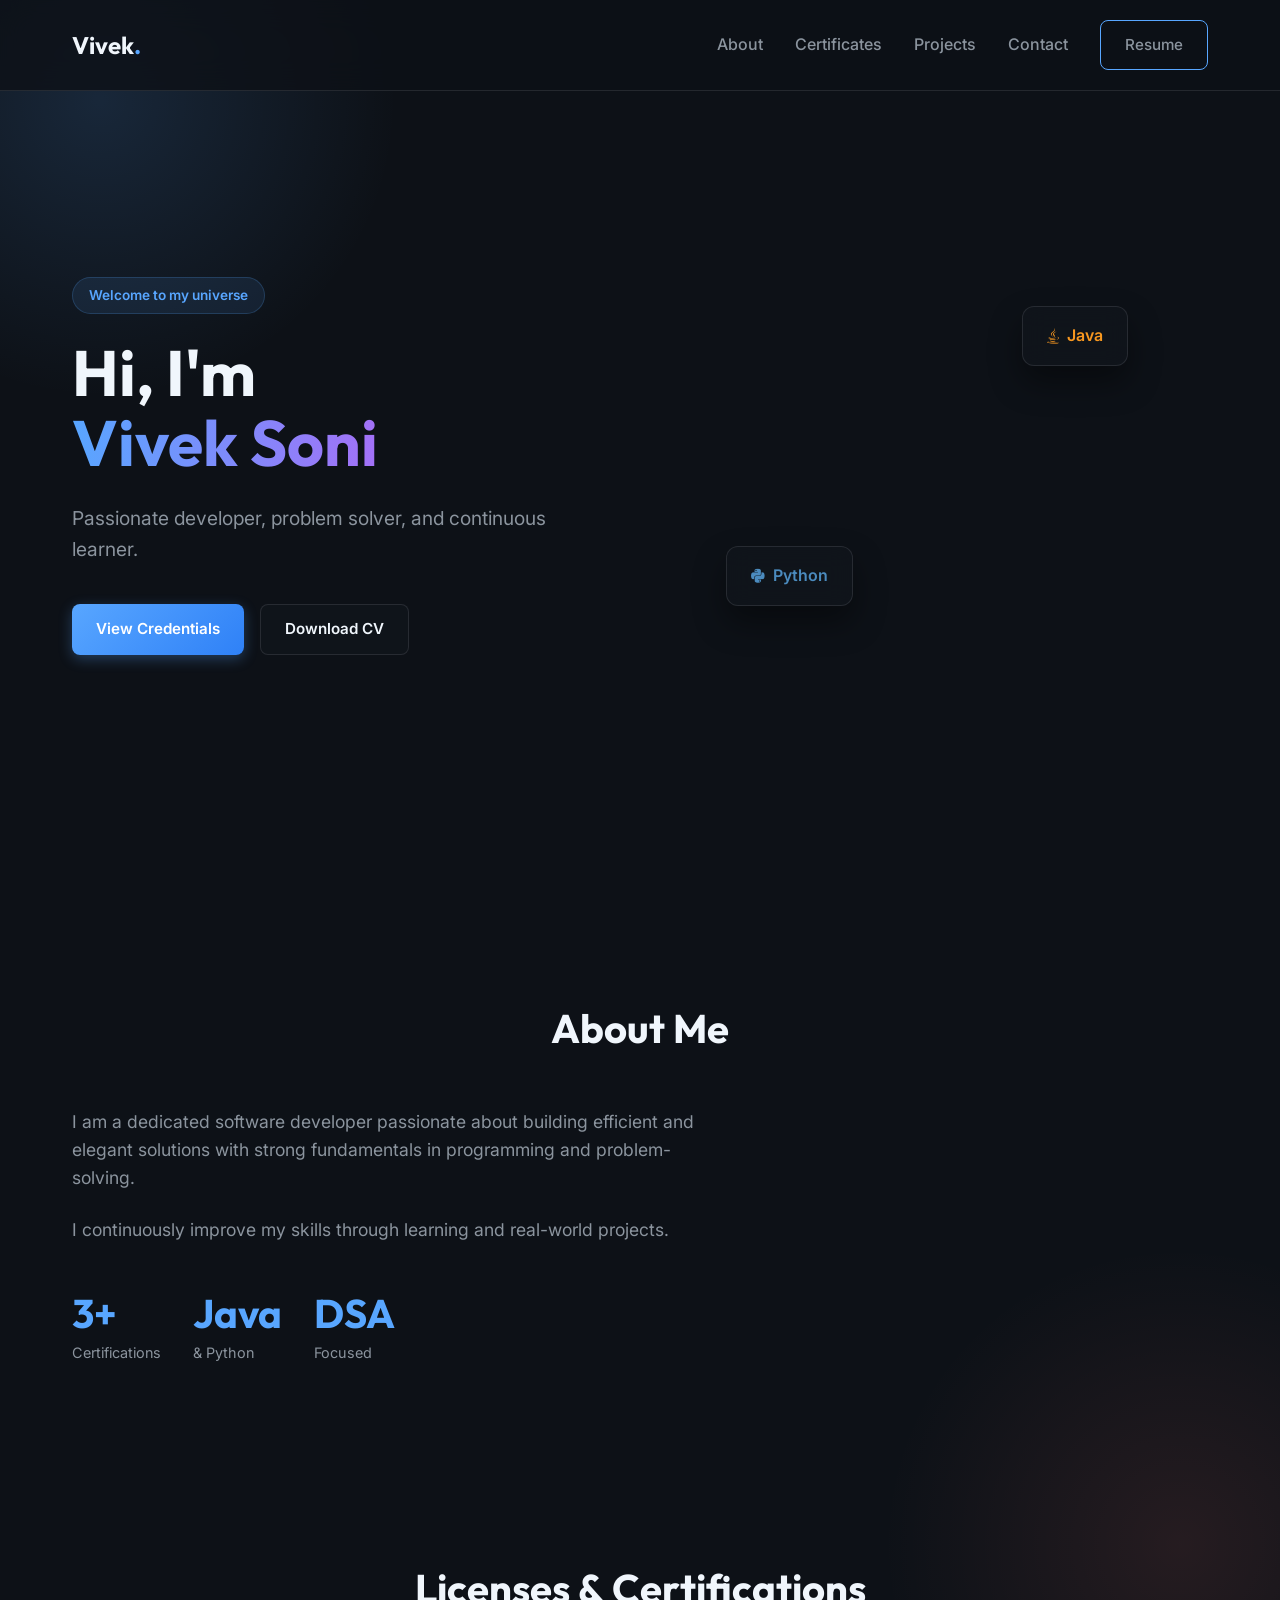
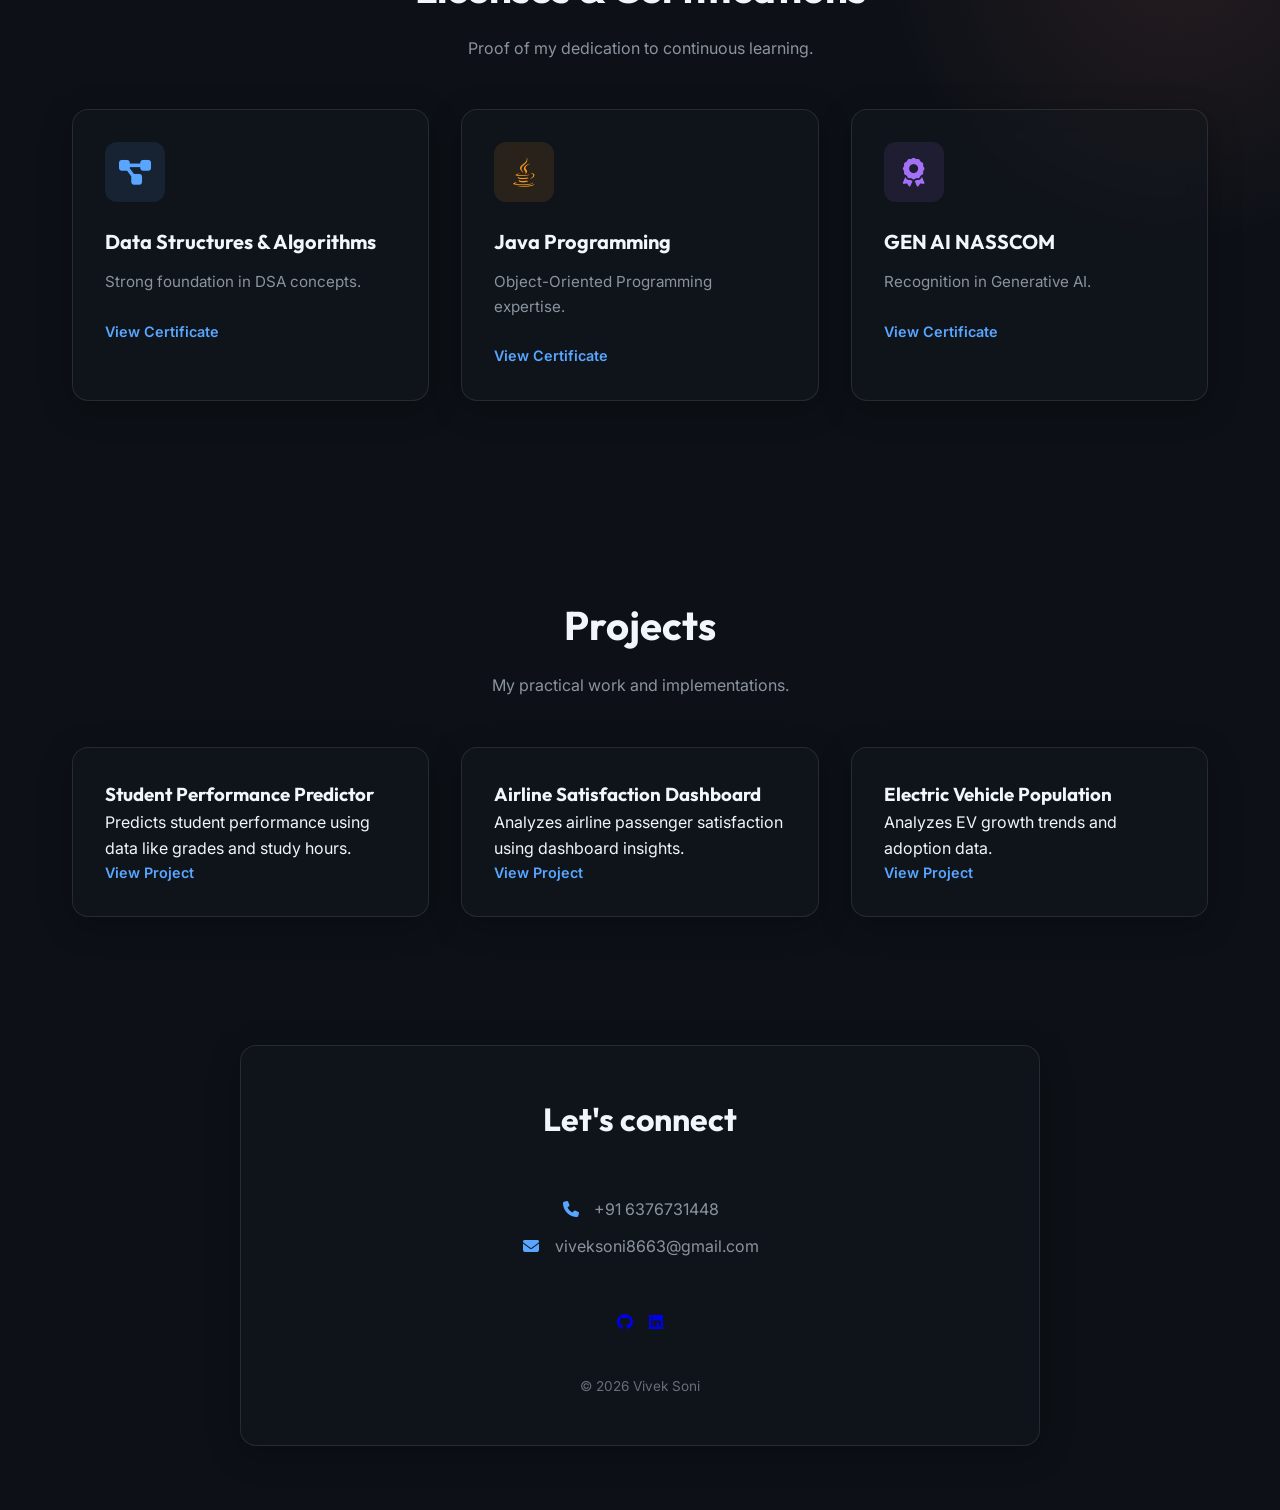
==== commit d8fa29d6: "Update index.html Updated portfolio content and structure, including new sections for skills and pro" ====
--- a/index.html
+++ b/index.html
@@ -4,11 +4,10 @@
     <meta charset="UTF-8">
     <meta name="viewport" content="width=device-width, initial-scale=1.0">
     <title>Vivek Soni | Portfolio</title>
-    <meta name="description" content="Portfolio of Vivek Soni, featuring CV, skills, and certifications in Data Structures, Java, and Python.">
+    <meta name="description" content="Portfolio of Vivek Soni">
 
     <link href="https://fonts.googleapis.com/css2?family=Outfit:wght@300;400;600;800&family=Inter:wght@400;500;700&display=swap" rel="stylesheet">
     <link rel="stylesheet" href="styles.css">
-
     <link rel="stylesheet" href="https://cdnjs.cloudflare.com/ajax/libs/font-awesome/6.4.0/css/all.min.css">
 </head>
 
@@ -26,7 +25,7 @@
                 <li><a href="#projects">Projects</a></li>
                 <li><a href="#contact">Contact</a></li>
                 <li>
-                    <a href="https://drive.google.com/file/d/1c4BUcM_Se4_PhmstJDHEfhWDaWn4vkuh/view?usp=drive_link"
+                    <a href="https://drive.google.com/file/d/1c4BUcM_Se4_PhmstJDHEfhWDaWn4vkuh/view"
                        class="btn btn-outline" target="_blank">Resume</a>
                 </li>
             </ul>
@@ -34,98 +33,50 @@
     </nav>
 
     <main>
+
         <!-- Hero -->
         <section id="hero" class="hero section">
             <div class="hero-content">
                 <span class="badge">Welcome to my universe</span>
                 <h1 class="hero-title">Hi, I'm <br><span class="gradient-text">Vivek Soni</span></h1>
                 <p class="hero-subtitle">Passionate developer, problem solver, and continuous learner.</p>
+
                 <div class="hero-actions">
                     <a href="#certificates" class="btn btn-primary">
-                        View Credentials <i class="fa-solid fa-arrow-right"></i>
+                        View Credentials
                     </a>
-                    <a href="https://drive.google.com/file/d/1c4BUcM_Se4_PhmstJDHEfhWDaWn4vkuh/view?usp=drive_link"
+                    <a href="https://drive.google.com/file/d/1c4BUcM_Se4_PhmstJDHEfhWDaWn4vkuh/view"
                        class="btn btn-secondary" target="_blank">
-                        <i class="fa-solid fa-download"></i> Download CV
+                        Download CV
                     </a>
                 </div>
             </div>
 
-           
-                
-            </div>
-        </section>
-
-        <!-- Certificates -->
-       <!-- Certificates -->
-<section id="certificates" class="certificates section">
-    <h2 class="section-title">Licenses & Certifications</h2>
-    <p class="section-desc">
-        Proof of my dedication to continuous learning and mastery of fundamental concepts.
-    </p>
-
-    <div class="cert-grid">
-
-        <!-- DSA -->
-        <div class="cert-card glass-panel">
-            <div class="cert-icon">
-                <i class="fa-solid fa-diagram-project"></i>
-            </div>
-            <div class="cert-content">
-                <h3>Data Structures & Algorithms</h3>
-                <p>Comprehensive understanding of core computing concepts.</p>
-                <a href="https://drive.google.com/file/d/1p-OoB-Yyrc7TNc2hFLHuTJRO7Z-vUJj6/view?usp=drive_link"
-                   target="_blank" class="cert-link">
-                   View Certificate
-                </a>
-            </div>
-        </div>
-
-        <!-- Java -->
-        <div class="cert-card glass-panel">
-            <div class="cert-icon java-icon">
-                <i class="fa-brands fa-java"></i>
-            </div>
-            <div class="cert-content">
-                <h3>Java Programming</h3>
-                <p>Proficiency in Object-Oriented Programming and Java ecosystem.</p>
-                <a href="https://drive.google.com/file/d/1MnoPbCipFjSv0okm74OE_BWWVXDzz1WQ/view?usp=drive_link"
-                   target="_blank" class="cert-link">
-                   View Certificate
-                </a>
-            </div>
-        </div>
-
-        <!-- GEN AI -->
-        <div class="cert-card glass-panel">
-            <div class="cert-icon generic-icon">
-                <i class="fa-solid fa-award"></i>
-            </div>
-            <div class="cert-content">
-                <h3>GEN AI NASSCOM</h3>
-                <p>Additional professional achievement and recognition.</p>
-                <a href="https://drive.google.com/file/d/1pYCbksEHd1kxPZ4gXcu5WJe_KGpu_blG/view?usp=drive_link"
-                   target="_blank" class="cert-link">
-                   View Certificate
-                </a>
-            </div>
-        </div>
-
-    </div>
-</section>
+            <!-- Skills floating -->
+            <div class="hero-visual">
+                <div class="glass-card sub-card sub-card-1">
+                    <i class="fa-brands fa-java"></i>
+                    <span>Java</span>
+                </div>
+                <div class="glass-card sub-card sub-card-2">
+                    <i class="fa-brands fa-python"></i>
+                    <span>Python</span>
+                </div>
+            </div>
+        </section>
+
         <!-- About -->
         <section id="about" class="about section glass-section">
             <h2 class="section-title">About Me</h2>
+
             <div class="about-grid">
                 <div class="about-text">
                     <p>
                         I am a dedicated software developer passionate about building efficient and elegant
-                        solutions. Throughout my journey, I have cultivated a strong foundation in core
-                        programming concepts and modern development practices.
+                        solutions with strong fundamentals in programming and problem-solving.
                     </p>
                     <p>
-                        I constantly strive to learn new technologies and improve my problem-solving skills,
-                        as demonstrated by my continuous pursuit of knowledge and certifications.
+                        I continuously improve my skills through learning and real-world projects.
                     </p>
 
                     <div class="stats-row">
@@ -142,7 +93,55 @@
                             <span class="stat-text">Focused</span>
                         </div>
                     </div>
-               
+                </div>
+            </div>
+        </section>
+
+        <!-- Certificates -->
+        <section id="certificates" class="certificates section">
+            <h2 class="section-title">Licenses & Certifications</h2>
+            <p class="section-desc">
+                Proof of my dedication to continuous learning.
+            </p>
+
+            <div class="cert-grid">
+
+                <div class="cert-card glass-panel">
+                    <div class="cert-icon">
+                        <i class="fa-solid fa-diagram-project"></i>
+                    </div>
+                    <div class="cert-content">
+                        <h3>Data Structures & Algorithms</h3>
+                        <p>Strong foundation in DSA concepts.</p>
+                        <a href="https://drive.google.com/file/d/1p-OoB-Yyrc7TNc2hFLHuTJRO7Z-vUJj6/view"
+                           target="_blank" class="cert-link">View Certificate</a>
+                    </div>
+                </div>
+
+                <div class="cert-card glass-panel">
+                    <div class="cert-icon java-icon">
+                        <i class="fa-brands fa-java"></i>
+                    </div>
+                    <div class="cert-content">
+                        <h3>Java Programming</h3>
+                        <p>Object-Oriented Programming expertise.</p>
+                        <a href="https://drive.google.com/file/d/1MnoPbCipFjSv0okm74OE_BWWVXDzz1WQ/view"
+                           target="_blank" class="cert-link">View Certificate</a>
+                    </div>
+                </div>
+
+                <div class="cert-card glass-panel">
+                    <div class="cert-icon generic-icon">
+                        <i class="fa-solid fa-award"></i>
+                    </div>
+                    <div class="cert-content">
+                        <h3>GEN AI NASSCOM</h3>
+                        <p>Recognition in Generative AI.</p>
+                        <a href="https://drive.google.com/file/d/1pYCbksEHd1kxPZ4gXcu5WJe_KGpu_blG/view"
+                           target="_blank" class="cert-link">View Certificate</a>
+                    </div>
+                </div>
+
             </div>
         </section>
 
@@ -150,56 +149,27 @@
         <section id="projects" class="certificates section">
             <h2 class="section-title">Projects</h2>
             <p class="section-desc">
-                A showcase of my practical work in Data Science, Analytics, and Development.
+                My practical work and implementations.
             </p>
 
             <div class="cert-grid">
 
                 <div class="cert-card glass-panel">
-                    <div class="cert-icon">
-                        <i class="fa-solid fa-user-graduate"></i>
-                    </div>
-                    <div class="cert-content">
-                        <h3>Student Performance Predictor</h3>
-                        <p>
-                            A predictive system that analyzes student data like grades, attendance,
-                            and study hours to forecast performance.
-                        </p>
-                        <a href="YOUR_LINK_HERE" target="_blank" class="cert-link">
-                            View Project
-                        </a>
-                    </div>
-                </div>
-
-                <div class="cert-card glass-panel">
-                    <div class="cert-icon">
-                        <i class="fa-solid fa-plane"></i>
-                    </div>
-                    <div class="cert-content">
-                        <h3>Airline Satisfaction Dashboard</h3>
-                        <p>
-                            An interactive dashboard analyzing passenger satisfaction based on
-                            various factors like service quality and delays.
-                        </p>
-                        <a href="YOUR_LINK_HERE" target="_blank" class="cert-link">
-                            View Project
-                        </a>
-                    </div>
-                </div>
-
-                <div class="cert-card glass-panel">
-                    <div class="cert-icon">
-                        <i class="fa-solid fa-car-battery"></i>
-                    </div>
-                    <div class="cert-content">
-                        <h3>Electric Vehicle Population</h3>
-                        <p>
-                            Data analysis project exploring EV adoption trends and growth patterns.
-                        </p>
-                        <a href="YOUR_LINK_HERE" target="_blank" class="cert-link">
-                            View Project
-                        </a>
-                    </div>
+                    <h3>Student Performance Predictor</h3>
+                    <p>Predicts student performance using data like grades and study hours.</p>
+                    <a href="YOUR_LINK_HERE" target="_blank" class="cert-link">View Project</a>
+                </div>
+
+                <div class="cert-card glass-panel">
+                    <h3>Airline Satisfaction Dashboard</h3>
+                    <p>Analyzes airline passenger satisfaction using dashboard insights.</p>
+                    <a href="YOUR_LINK_HERE" target="_blank" class="cert-link">View Project</a>
+                </div>
+
+                <div class="cert-card glass-panel">
+                    <h3>Electric Vehicle Population</h3>
+                    <p>Analyzes EV growth trends and adoption data.</p>
+                    <a href="YOUR_LINK_HERE" target="_blank" class="cert-link">View Project</a>
                 </div>
 
             </div>
@@ -207,12 +177,10 @@
 
     </main>
 
+    <!-- Footer -->
     <footer id="contact">
         <div class="footer-content glass-panel">
             <h2>Let's connect</h2>
-            <p>
-                I'm always open to discussing new projects or opportunities.
-            </p>
 
             <div class="contact-info">
                 <p><i class="fa-solid fa-phone"></i> +91 6376731448</p>
@@ -237,5 +205,6 @@
     <script>
         document.getElementById('year').textContent = new Date().getFullYear();
     </script>
+
 </body>
 </html>
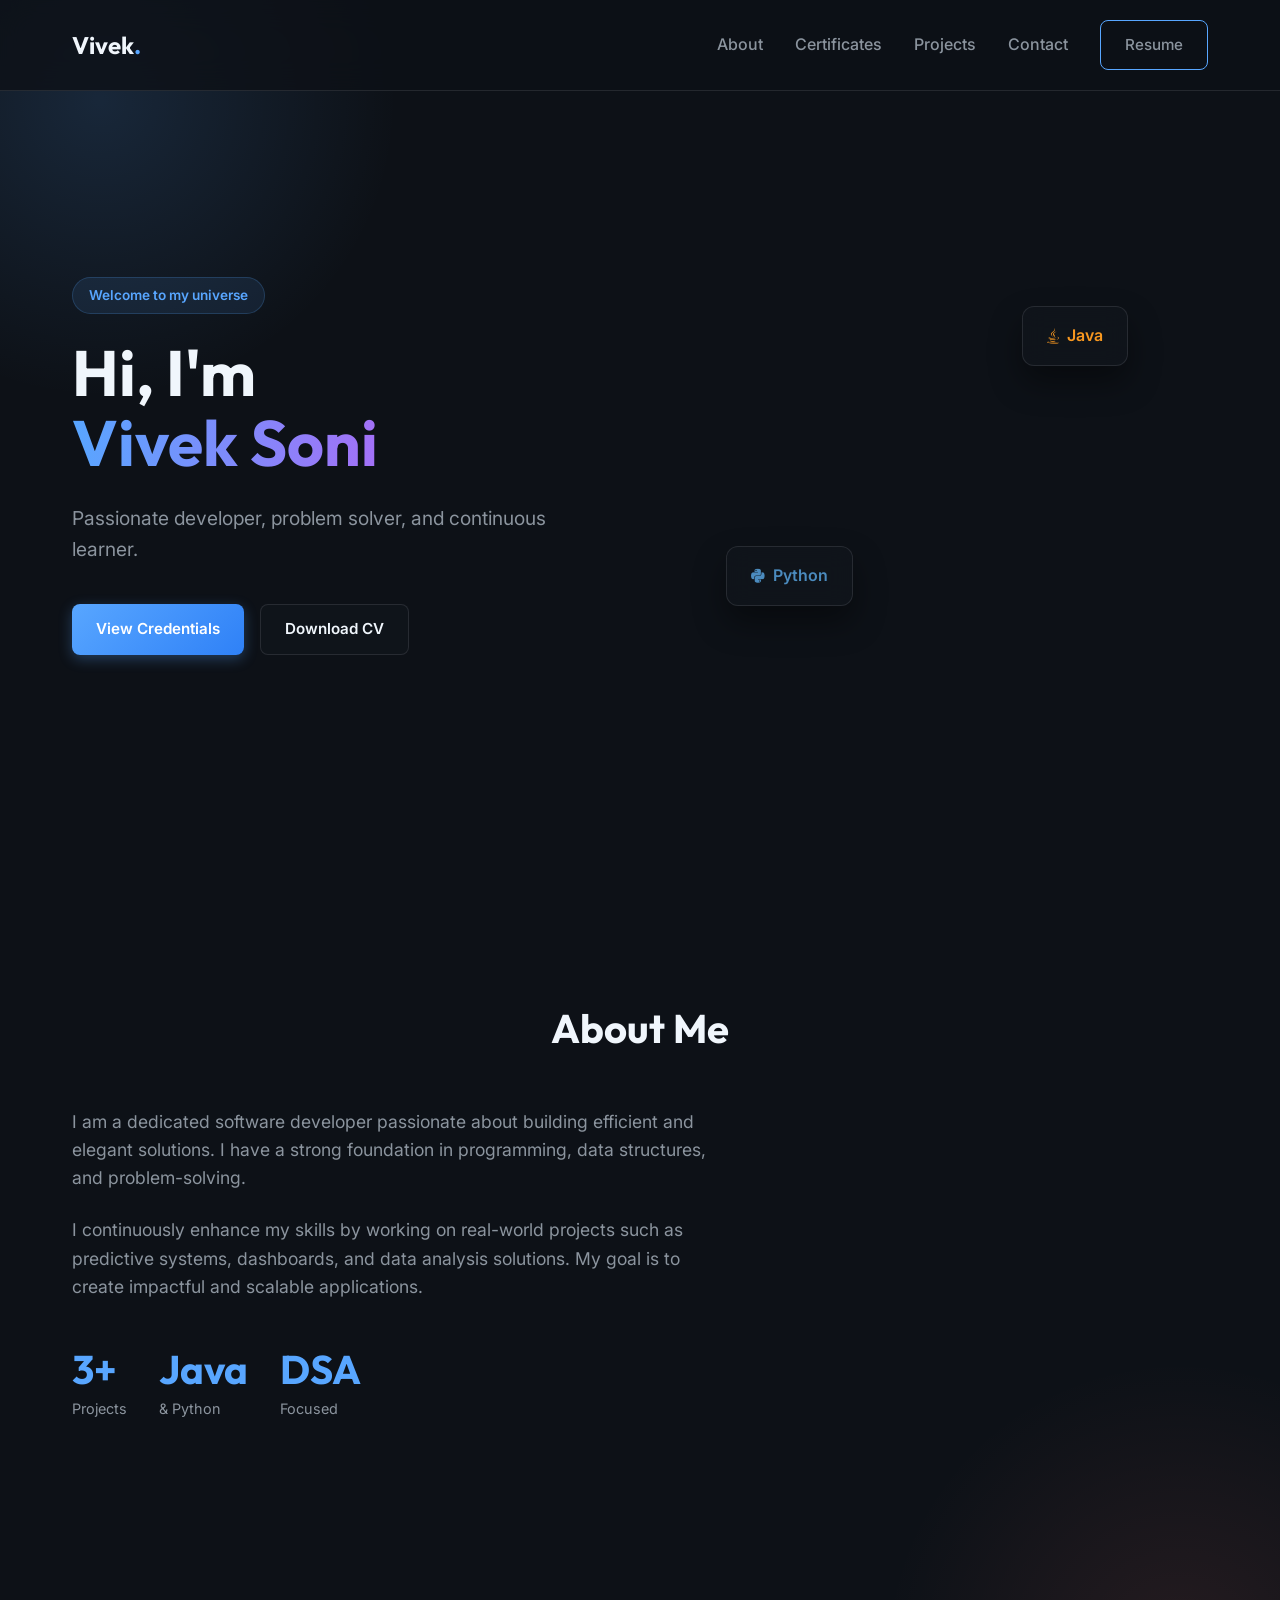
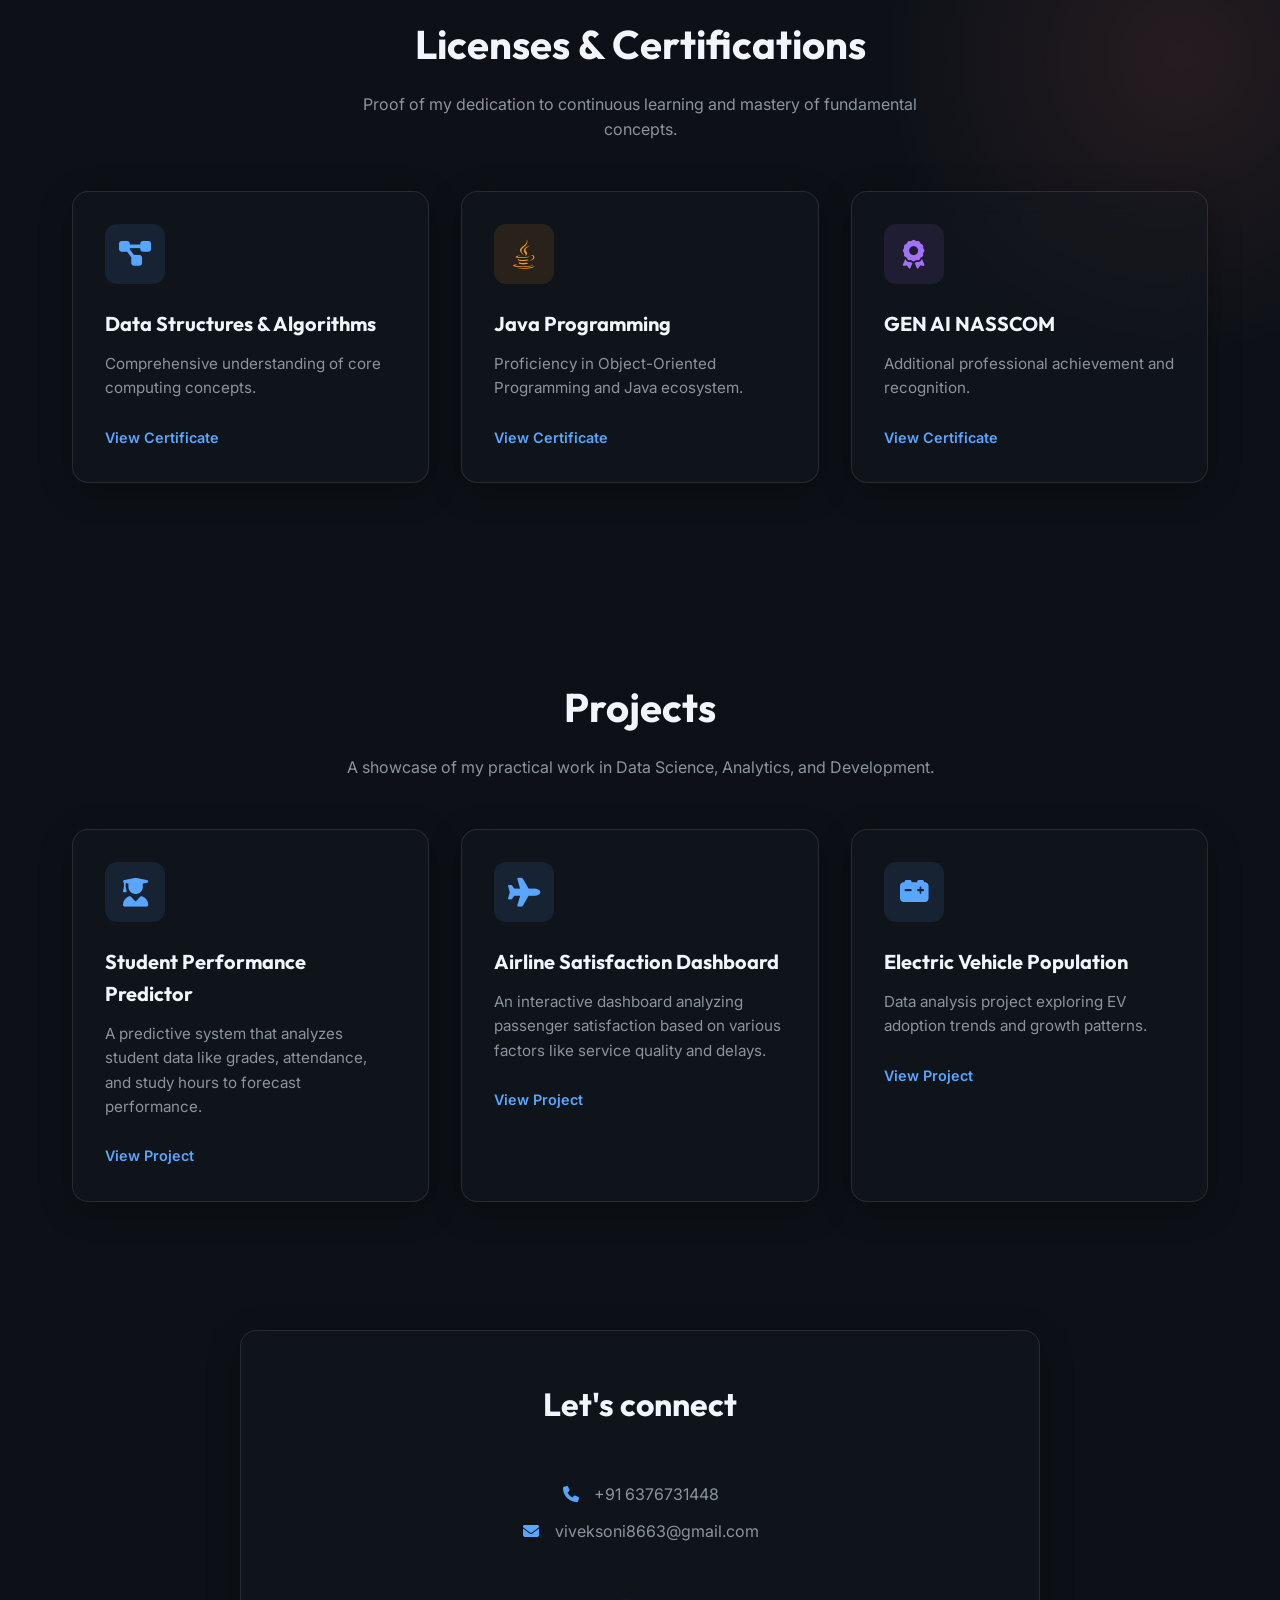
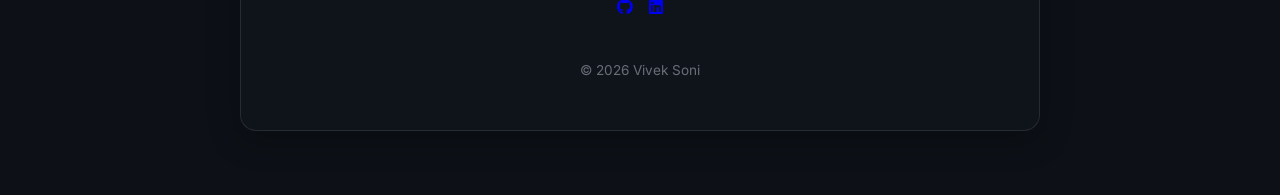
==== commit 2ef1f8eb: "Update index.html Updated the content and structure of the portfolio webpage, enhancing the About, C" ====
--- a/index.html
+++ b/index.html
@@ -66,116 +66,157 @@
         </section>
 
         <!-- About -->
-        <section id="about" class="about section glass-section">
-            <h2 class="section-title">About Me</h2>
-
-            <div class="about-grid">
-                <div class="about-text">
-                    <p>
-                        I am a dedicated software developer passionate about building efficient and elegant
-                        solutions with strong fundamentals in programming and problem-solving.
-                    </p>
-                    <p>
-                        I continuously improve my skills through learning and real-world projects.
-                    </p>
-
-                    <div class="stats-row">
-                        <div class="stat-box">
-                            <span class="stat-num">3+</span>
-                            <span class="stat-text">Certifications</span>
-                        </div>
-                        <div class="stat-box">
-                            <span class="stat-num">Java</span>
-                            <span class="stat-text">& Python</span>
-                        </div>
-                        <div class="stat-box">
-                            <span class="stat-num">DSA</span>
-                            <span class="stat-text">Focused</span>
-                        </div>
-                    </div>
-                </div>
-            </div>
-        </section>
-
-        <!-- Certificates -->
-        <section id="certificates" class="certificates section">
-            <h2 class="section-title">Licenses & Certifications</h2>
-            <p class="section-desc">
-                Proof of my dedication to continuous learning.
+       <!-- About -->
+<section id="about" class="about section glass-section">
+    <h2 class="section-title">About Me</h2>
+
+    <div class="about-grid">
+        <div class="about-text">
+            <p>
+                I am a dedicated software developer passionate about building efficient and elegant
+                solutions. I have a strong foundation in programming, data structures, and problem-solving.
             </p>
-
-            <div class="cert-grid">
-
-                <div class="cert-card glass-panel">
-                    <div class="cert-icon">
-                        <i class="fa-solid fa-diagram-project"></i>
-                    </div>
-                    <div class="cert-content">
-                        <h3>Data Structures & Algorithms</h3>
-                        <p>Strong foundation in DSA concepts.</p>
-                        <a href="https://drive.google.com/file/d/1p-OoB-Yyrc7TNc2hFLHuTJRO7Z-vUJj6/view"
-                           target="_blank" class="cert-link">View Certificate</a>
-                    </div>
-                </div>
-
-                <div class="cert-card glass-panel">
-                    <div class="cert-icon java-icon">
-                        <i class="fa-brands fa-java"></i>
-                    </div>
-                    <div class="cert-content">
-                        <h3>Java Programming</h3>
-                        <p>Object-Oriented Programming expertise.</p>
-                        <a href="https://drive.google.com/file/d/1MnoPbCipFjSv0okm74OE_BWWVXDzz1WQ/view"
-                           target="_blank" class="cert-link">View Certificate</a>
-                    </div>
-                </div>
-
-                <div class="cert-card glass-panel">
-                    <div class="cert-icon generic-icon">
-                        <i class="fa-solid fa-award"></i>
-                    </div>
-                    <div class="cert-content">
-                        <h3>GEN AI NASSCOM</h3>
-                        <p>Recognition in Generative AI.</p>
-                        <a href="https://drive.google.com/file/d/1pYCbksEHd1kxPZ4gXcu5WJe_KGpu_blG/view"
-                           target="_blank" class="cert-link">View Certificate</a>
-                    </div>
-                </div>
-
-            </div>
-        </section>
-
-        <!-- Projects -->
-        <section id="projects" class="certificates section">
-            <h2 class="section-title">Projects</h2>
-            <p class="section-desc">
-                My practical work and implementations.
+            <p>
+                I continuously enhance my skills by working on real-world projects such as predictive systems,
+                dashboards, and data analysis solutions. My goal is to create impactful and scalable applications.
             </p>
 
-            <div class="cert-grid">
-
-                <div class="cert-card glass-panel">
-                    <h3>Student Performance Predictor</h3>
-                    <p>Predicts student performance using data like grades and study hours.</p>
-                    <a href="YOUR_LINK_HERE" target="_blank" class="cert-link">View Project</a>
-                </div>
-
-                <div class="cert-card glass-panel">
-                    <h3>Airline Satisfaction Dashboard</h3>
-                    <p>Analyzes airline passenger satisfaction using dashboard insights.</p>
-                    <a href="YOUR_LINK_HERE" target="_blank" class="cert-link">View Project</a>
-                </div>
-
-                <div class="cert-card glass-panel">
-                    <h3>Electric Vehicle Population</h3>
-                    <p>Analyzes EV growth trends and adoption data.</p>
-                    <a href="YOUR_LINK_HERE" target="_blank" class="cert-link">View Project</a>
-                </div>
-
-            </div>
-        </section>
-
-    </main>
+            <div class="stats-row">
+                <div class="stat-box">
+                    <span class="stat-num">3+</span>
+                    <span class="stat-text">Projects</span>
+                </div>
+                <div class="stat-box">
+                    <span class="stat-num">Java</span>
+                    <span class="stat-text">& Python</span>
+                </div>
+                <div class="stat-box">
+                    <span class="stat-num">DSA</span>
+                    <span class="stat-text">Focused</span>
+                </div>
+            </div>
+        </div>
+    </div>
+</section>
+
+<!-- Certificates -->
+<section id="certificates" class="certificates section">
+    <h2 class="section-title">Licenses & Certifications</h2>
+    <p class="section-desc">
+        Proof of my dedication to continuous learning and mastery of fundamental concepts.
+    </p>
+
+    <div class="cert-grid">
+
+        <!-- DSA -->
+        <div class="cert-card glass-panel">
+            <div class="cert-icon">
+                <i class="fa-solid fa-diagram-project"></i>
+            </div>
+            <div class="cert-content">
+                <h3>Data Structures & Algorithms</h3>
+                <p>Comprehensive understanding of core computing concepts.</p>
+                <a href="https://drive.google.com/file/d/1p-OoB-Yyrc7TNc2hFLHuTJRO7Z-vUJj6/view"
+                   target="_blank" class="cert-link">
+                   View Certificate
+                </a>
+            </div>
+        </div>
+
+        <!-- Java -->
+        <div class="cert-card glass-panel">
+            <div class="cert-icon java-icon">
+                <i class="fa-brands fa-java"></i>
+            </div>
+            <div class="cert-content">
+                <h3>Java Programming</h3>
+                <p>Proficiency in Object-Oriented Programming and Java ecosystem.</p>
+                <a href="https://drive.google.com/file/d/1MnoPbCipFjSv0okm74OE_BWWVXDzz1WQ/view"
+                   target="_blank" class="cert-link">
+                   View Certificate
+                </a>
+            </div>
+        </div>
+
+        <!-- GEN AI -->
+        <div class="cert-card glass-panel">
+            <div class="cert-icon generic-icon">
+                <i class="fa-solid fa-award"></i>
+            </div>
+            <div class="cert-content">
+                <h3>GEN AI NASSCOM</h3>
+                <p>Additional professional achievement and recognition.</p>
+                <a href="https://drive.google.com/file/d/1pYCbksEHd1kxPZ4gXcu5WJe_KGpu_blG/view"
+                   target="_blank" class="cert-link">
+                   View Certificate
+                </a>
+            </div>
+        </div>
+
+    </div>
+</section>
+
+<!-- Projects -->
+<section id="projects" class="certificates section">
+    <h2 class="section-title">Projects</h2>
+    <p class="section-desc">
+        A showcase of my practical work in Data Science, Analytics, and Development.
+    </p>
+
+    <div class="cert-grid">
+
+        <!-- Project 1 -->
+        <div class="cert-card glass-panel">
+            <div class="cert-icon">
+                <i class="fa-solid fa-user-graduate"></i>
+            </div>
+            <div class="cert-content">
+                <h3>Student Performance Predictor</h3>
+                <p>
+                    A predictive system that analyzes student data like grades, attendance,
+                    and study hours to forecast performance.
+                </p>
+                <a href="YOUR_LINK_HERE" target="_blank" class="cert-link">
+                    View Project
+                </a>
+            </div>
+        </div>
+
+        <!-- Project 2 -->
+        <div class="cert-card glass-panel">
+            <div class="cert-icon">
+                <i class="fa-solid fa-plane"></i>
+            </div>
+            <div class="cert-content">
+                <h3>Airline Satisfaction Dashboard</h3>
+                <p>
+                    An interactive dashboard analyzing passenger satisfaction based on
+                    various factors like service quality and delays.
+                </p>
+                <a href="YOUR_LINK_HERE" target="_blank" class="cert-link">
+                    View Project
+                </a>
+            </div>
+        </div>
+
+        <!-- Project 3 -->
+        <div class="cert-card glass-panel">
+            <div class="cert-icon">
+                <i class="fa-solid fa-car-battery"></i>
+            </div>
+            <div class="cert-content">
+                <h3>Electric Vehicle Population</h3>
+                <p>
+                    Data analysis project exploring EV adoption trends and growth patterns.
+                </p>
+                <a href="YOUR_LINK_HERE" target="_blank" class="cert-link">
+                    View Project
+                </a>
+            </div>
+        </div>
+
+    </div>
+</section>
 
     <!-- Footer -->
     <footer id="contact">
